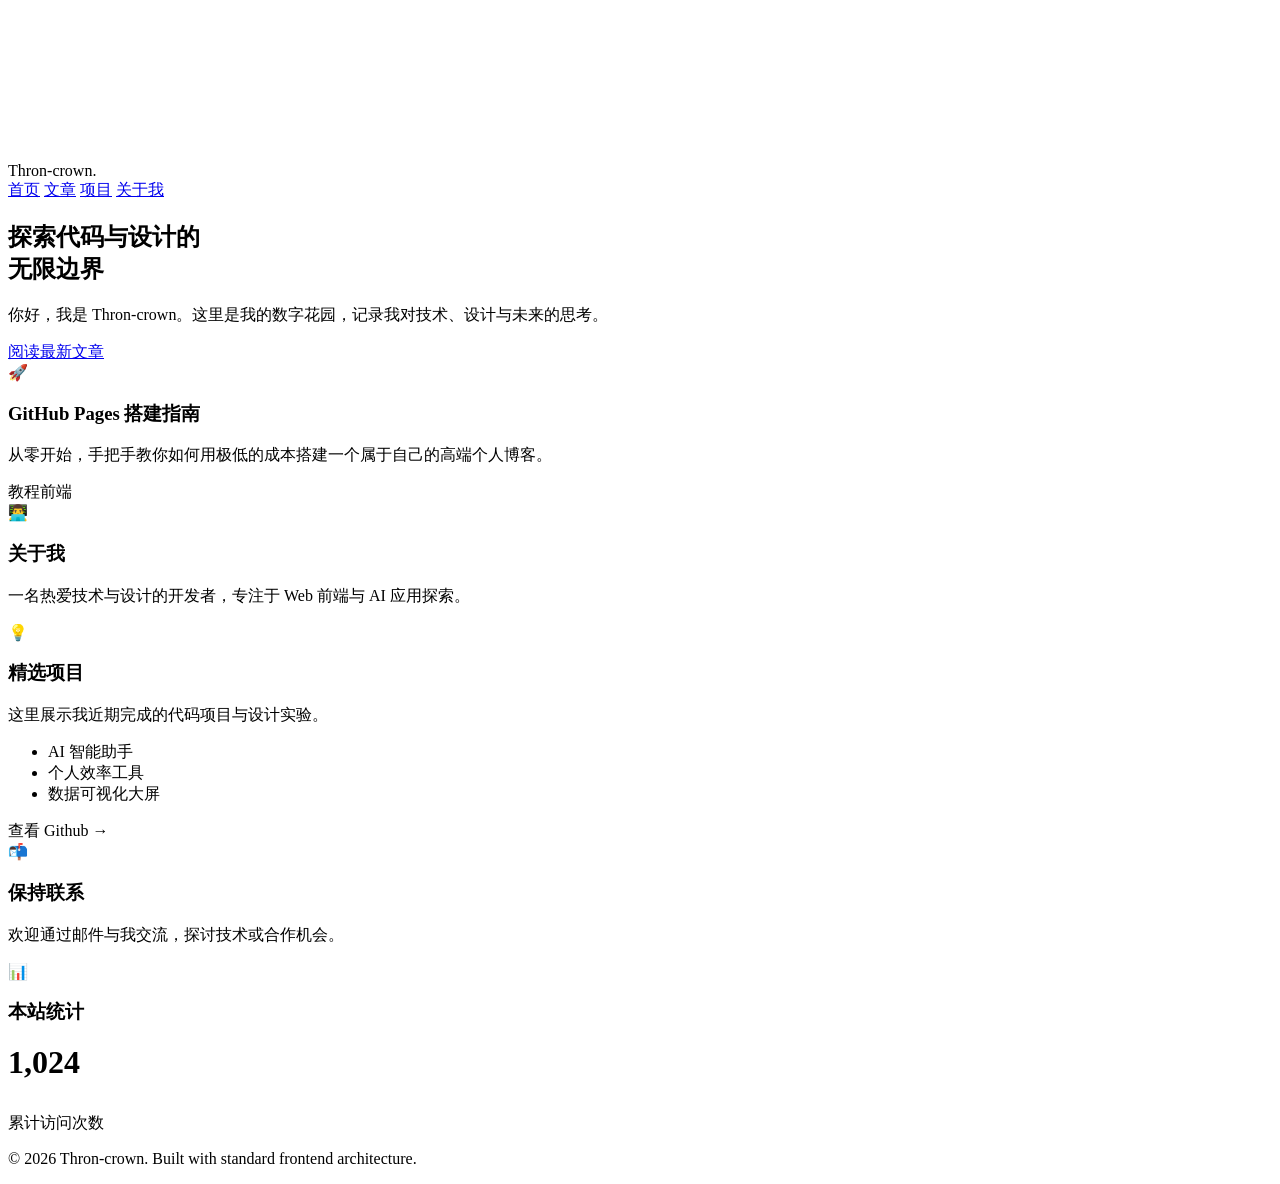
==== index.html @ 32f0953b "Refactor index.html structure and styles" ====
<!DOCTYPE html>
<html lang="zh-CN">
<head>
    <meta charset="UTF-8">
    <meta name="viewport" content="width=device-width, initial-scale=1.0">
    <title>Thron-crown | 数字花园</title>
    <!-- 引入自定义字体和图标库 -->
    <link rel="preconnect" href="https://fonts.googleapis.com">
    <link rel="preconnect" href="https://fonts.gstatic.com" crossorigin>
    <link href="https://fonts.googleapis.com/css2?family=Inter:wght@400;600;700&display=swap" rel="stylesheet">
    <!-- 引入样式文件 -->
    <link rel="stylesheet" href="style.css">
</head>
<body>
    <!-- 动态粒子背景 -->
    <canvas id="canvas-bg"></canvas>

    <div class="container">
        <!-- 导航 -->
        <nav>
            <div class="logo">Thron-crown.</div>
            <div class="nav-links">
                <a href="#">首页</a>
                <a href="#">文章</a>
                <a href="#">项目</a>
                <a href="#">关于我</a>
            </div>
        </nav>

        <!-- 主视觉区 -->
        <section class="hero">
            <h1>探索代码与设计的<br><span class="gradient-text">无限边界</span></h1>
            <p>你好，我是 Thron-crown。这里是我的数字花园，记录我对技术、设计与未来的思考。</p>
            <a href="#" class="btn">阅读最新文章</a>
        </section>

        <!-- 内容网格 -->
        <section class="bento-grid">
            <div class="card large">
                <div>
                    <span class="card-icon">🚀</span>
                    <h3>GitHub Pages 搭建指南</h3>
                    <p>从零开始，手把手教你如何用极低的成本搭建一个属于自己的高端个人博客。</p>
                </div>
                <div>
                    <span class="tag">教程</span><span class="tag">前端</span>
                </div>
            </div>

            <div class="card">
                <span class="card-icon">👨‍💻</span>
                <h3>关于我</h3>
                <p>一名热爱技术与设计的开发者，专注于 Web 前端与 AI 应用探索。</p>
            </div>

            <div class="card tall">
                <div>
                    <span class="card-icon">💡</span>
                    <h3>精选项目</h3>
                    <p>这里展示我近期完成的代码项目与设计实验。</p>
                    <ul>
                        <li>AI 智能助手</li>
                        <li>个人效率工具</li>
                        <li>数据可视化大屏</li>
                    </ul>
                </div>
                <span class="tag">查看 Github →</span>
            </div>

            <div class="card">
                <span class="card-icon">📬</span>
                <h3>保持联系</h3>
                <p>欢迎通过邮件与我交流，探讨技术或合作机会。</p>
            </div>

            <div class="card">
                <span class="card-icon">📊</span>
                <h3>本站统计</h3>
                <p style="font-size: 2rem; font-weight: bold; margin-top: 10px;">1,024</p>
                <p>累计访问次数</p>
            </div>
        </section>

        <footer>
            <p>© 2026 Thron-crown. Built with standard frontend architecture.</p>
        </footer>
    </div>

    <!-- 引入脚本文件 -->
    <script src="main.js"></script>
</body>
</html>
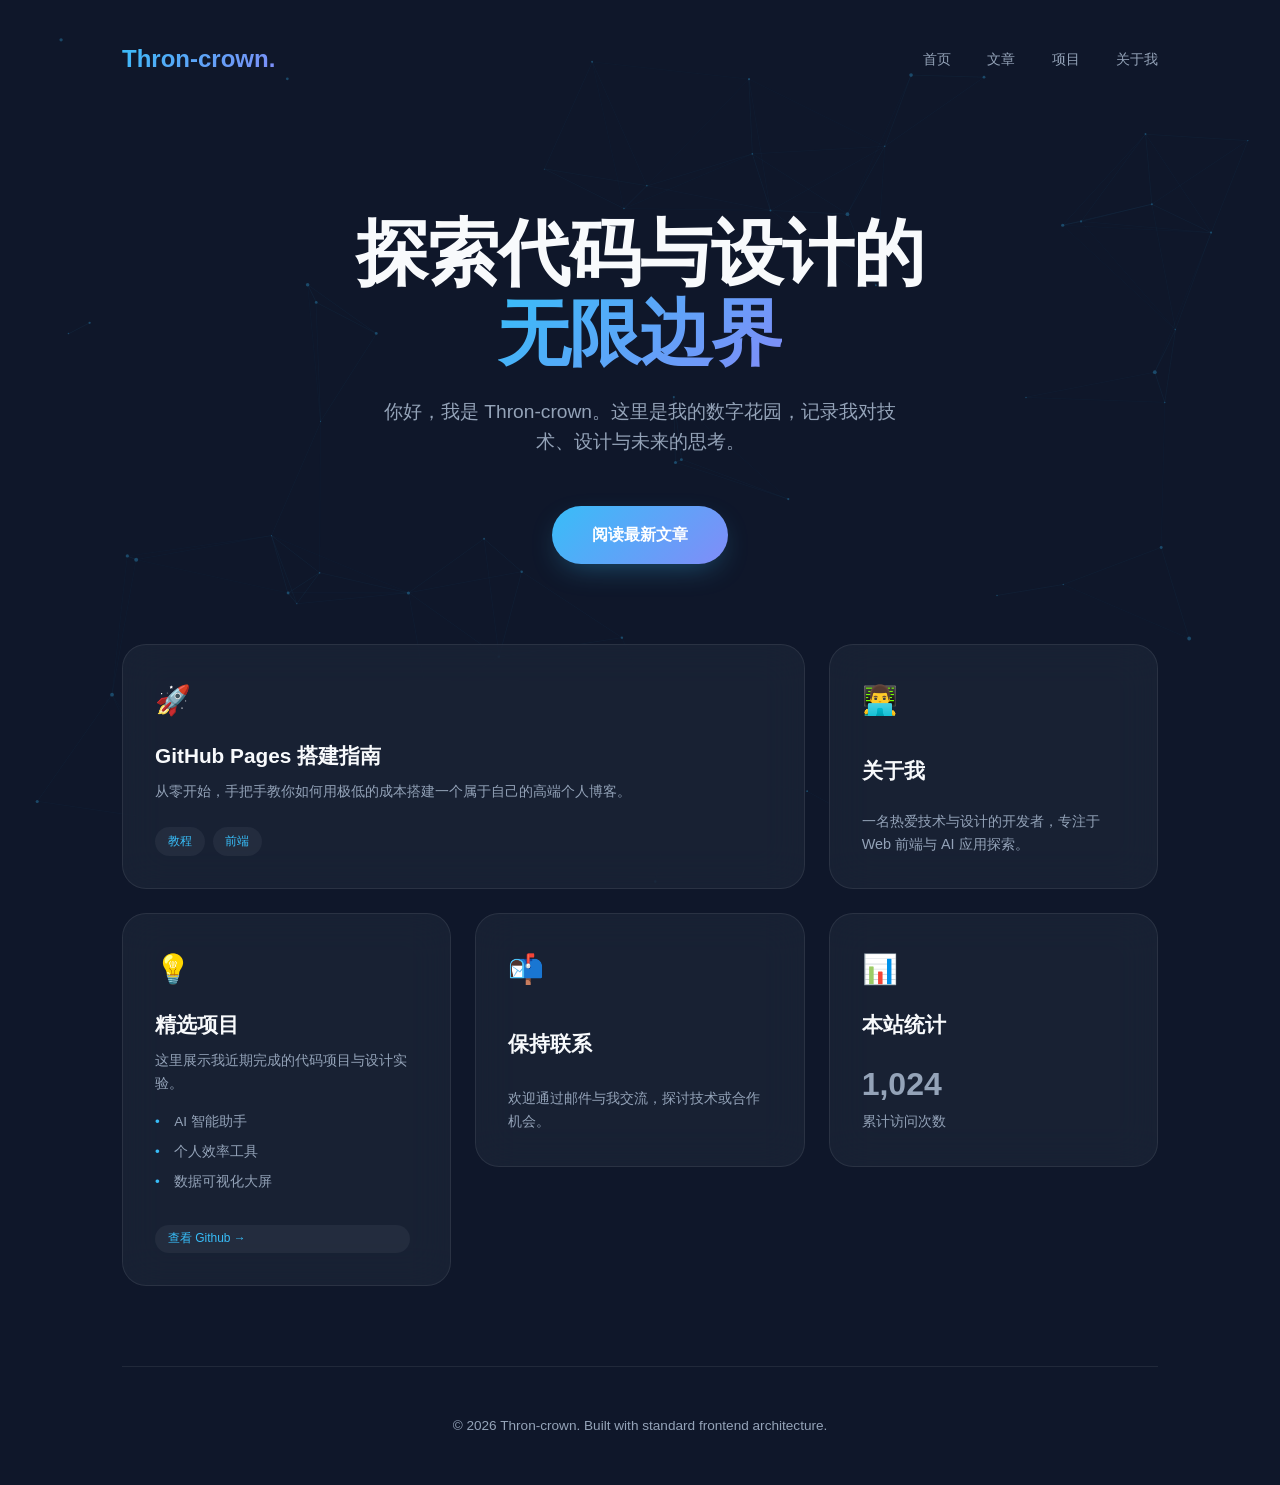
==== commit a7566cb2: "Update navigation links and content in index.html" ====
--- a/index.html
+++ b/index.html
@@ -21,7 +21,7 @@
             <div class="logo">Thron-crown.</div>
             <div class="nav-links">
                 <a href="#">首页</a>
-                <a href="#">文章</a>
+                <a href="https://thron-crown.github.io/blog/" target="_blank" rel="noopener noreferrer">文章</a>
                 <a href="#">项目</a>
                 <a href="#">关于我</a>
             </div>
@@ -31,7 +31,7 @@
         <section class="hero">
             <h1>探索代码与设计的<br><span class="gradient-text">无限边界</span></h1>
             <p>你好，我是 Thron-crown。这里是我的数字花园，记录我对技术、设计与未来的思考。</p>
-            <a href="#" class="btn">阅读最新文章</a>
+            <a href="https://thron-crown.github.io/blog/" class="btn">阅读最新文章</a>
         </section>
 
         <!-- 内容网格 -->
--- a/style.css
+++ b/style.css
@@ -0,0 +1,162 @@
+/* --- 核心变量与重置 --- */
+:root {
+    --bg-color: #0f172a;
+    --card-bg: rgba(30, 41, 59, 0.6);
+    --card-border: rgba(255, 255, 255, 0.08);
+    --text-main: #f8fafc;
+    --text-muted: #94a3b8;
+    --accent: #38bdf8;
+    --accent-glow: rgba(56, 189, 248, 0.4);
+    --gradient: linear-gradient(135deg, #38bdf8 0%, #818cf8 100%);
+    --font-main: 'Inter', -apple-system, BlinkMacSystemFont, sans-serif;
+}
+
+* { margin: 0; padding: 0; box-sizing: border-box; }
+
+body {
+    font-family: var(--font-main);
+    background-color: var(--bg-color);
+    color: var(--text-main);
+    line-height: 1.6;
+    overflow-x: hidden;
+}
+
+/* --- 动态背景画布 --- */
+#canvas-bg {
+    position: fixed;
+    top: 0; left: 0;
+    width: 100%; height: 100%;
+    z-index: -1;
+    opacity: 0.5;
+}
+
+/* --- 全局布局 --- */
+.container {
+    max-width: 1100px;
+    margin: 0 auto;
+    padding: 0 2rem;
+}
+
+/* --- 导航栏 --- */
+nav {
+    display: flex;
+    justify-content: space-between;
+    align-items: center;
+    padding: 2.5rem 0;
+}
+.logo {
+    font-size: 1.5rem;
+    font-weight: 700;
+    background: var(--gradient);
+    -webkit-background-clip: text;
+    -webkit-text-fill-color: transparent;
+}
+.nav-links a {
+    color: var(--text-muted);
+    text-decoration: none;
+    margin-left: 2rem;
+    font-size: 0.9rem;
+    transition: color 0.3s;
+}
+.nav-links a:hover { color: var(--accent); }
+
+/* --- 主视觉区 --- */
+.hero {
+    padding: 6rem 0 5rem;
+    text-align: center;
+}
+.hero h1 {
+    font-size: 4.5rem;
+    font-weight: 800;
+    margin-bottom: 1.5rem;
+    line-height: 1.1;
+    letter-spacing: -1px;
+}
+.gradient-text {
+    background: var(--gradient);
+    -webkit-background-clip: text;
+    -webkit-text-fill-color: transparent;
+}
+.hero p {
+    font-size: 1.2rem;
+    color: var(--text-muted);
+    max-width: 550px;
+    margin: 0 auto 3rem;
+}
+.btn {
+    display: inline-block;
+    padding: 1rem 2.5rem;
+    background: var(--gradient);
+    color: white;
+    text-decoration: none;
+    border-radius: 50px;
+    font-weight: 600;
+    transition: all 0.3s ease;
+    box-shadow: 0 10px 30px -10px var(--accent-glow);
+}
+.btn:hover {
+    transform: translateY(-3px);
+    box-shadow: 0 20px 40px -10px var(--accent-glow);
+}
+
+/* --- Bento Grid 网格布局 --- */
+.bento-grid {
+    display: grid;
+    grid-template-columns: repeat(3, 1fr);
+    gap: 1.5rem;
+    margin-bottom: 5rem;
+}
+.card {
+    background: var(--card-bg);
+    border: 1px solid var(--card-border);
+    border-radius: 24px;
+    padding: 2rem;
+    backdrop-filter: blur(20px);
+    -webkit-backdrop-filter: blur(20px);
+    transition: all 0.4s cubic-bezier(0.175, 0.885, 0.32, 1.275);
+    display: flex;
+    flex-direction: column;
+    justify-content: space-between;
+}
+.card:hover {
+    transform: translateY(-8px);
+    border-color: rgba(56, 189, 248, 0.3);
+    box-shadow: 0 20px 40px -20px rgba(0,0,0,0.5);
+}
+.card.large { grid-column: span 2; }
+.card.tall { grid-row: span 2; }
+
+.card h3 { font-size: 1.3rem; margin-bottom: 0.5rem; }
+.card p { color: var(--text-muted); font-size: 0.9rem; }
+.card ul { list-style: none; margin-top: 1rem; }
+.card ul li { color: var(--text-muted); font-size: 0.85rem; margin-bottom: 0.5rem; position: relative; padding-left: 1.2rem;}
+.card ul li::before { content: "•"; position: absolute; left: 0; color: var(--accent); }
+
+.card-icon { font-size: 1.8rem; margin-bottom: 1rem; display: inline-block; }
+.tag {
+    display: inline-block;
+    padding: 0.3rem 0.8rem;
+    background: rgba(255,255,255,0.05);
+    border-radius: 20px;
+    font-size: 0.75rem;
+    color: var(--accent);
+    margin-right: 0.5rem;
+    margin-top: 1.5rem;
+}
+
+/* --- 页脚 --- */
+footer {
+    text-align: center;
+    padding: 3rem 0;
+    color: var(--text-muted);
+    font-size: 0.85rem;
+    border-top: 1px solid var(--card-border);
+}
+
+/* --- 移动端适配 --- */
+@media (max-width: 900px) {
+    .hero h1 { font-size: 3rem; }
+    .bento-grid { grid-template-columns: 1fr; }
+    .card.large, .card.tall { grid-column: span 1; grid-row: span 1; }
+    .nav-links { display: none; }
+}
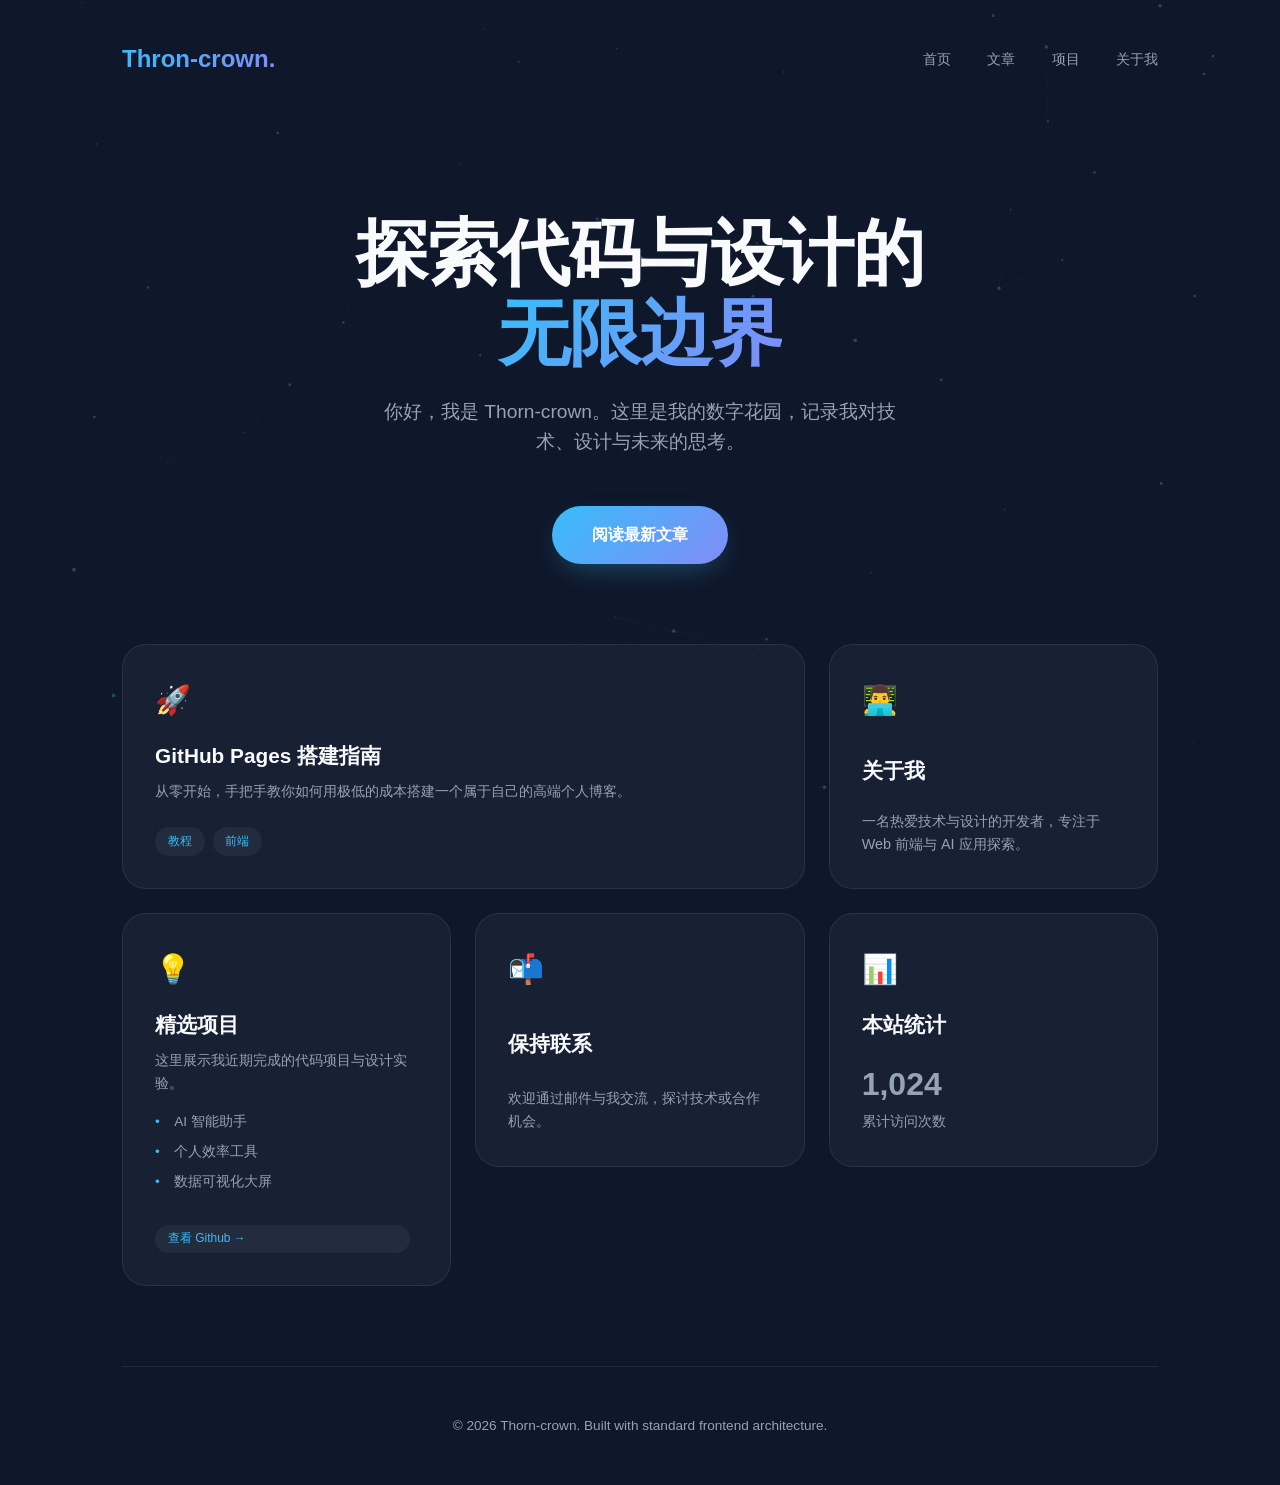
==== commit c08fa30e: "update index.html" ====
--- a/index.html
+++ b/index.html
@@ -21,19 +21,19 @@
             <div class="logo">Thron-crown.</div>
             <div class="nav-links">
                 <a href="#">首页</a>
-                <a href="https://thron-crown.github.io/blog/" target="_blank" rel="noopener noreferrer">文章</a>
+                <a href="https://thorn-crown.github.io/blog/" target="_blank" rel="noopener noreferrer">文章</a>
                 <a href="#">项目</a>
                 <a href="#">关于我</a>
             </div>
         </nav>
-
+    
         <!-- 主视觉区 -->
         <section class="hero">
             <h1>探索代码与设计的<br><span class="gradient-text">无限边界</span></h1>
-            <p>你好，我是 Thron-crown。这里是我的数字花园，记录我对技术、设计与未来的思考。</p>
-            <a href="https://thron-crown.github.io/blog/" class="btn">阅读最新文章</a>
+            <p>你好，我是 Thorn-crown。这里是我的数字花园，记录我对技术、设计与未来的思考。</p>
+            <a href="https://thorn-crown.github.io/blog/" class="btn">阅读最新文章</a>
         </section>
-
+    
         <!-- 内容网格 -->
         <section class="bento-grid">
             <div class="card large">
@@ -46,13 +46,13 @@
                     <span class="tag">教程</span><span class="tag">前端</span>
                 </div>
             </div>
-
+    
             <div class="card">
                 <span class="card-icon">👨‍💻</span>
                 <h3>关于我</h3>
                 <p>一名热爱技术与设计的开发者，专注于 Web 前端与 AI 应用探索。</p>
             </div>
-
+    
             <div class="card tall">
                 <div>
                     <span class="card-icon">💡</span>
@@ -66,13 +66,13 @@
                 </div>
                 <span class="tag">查看 Github →</span>
             </div>
-
+    
             <div class="card">
                 <span class="card-icon">📬</span>
                 <h3>保持联系</h3>
                 <p>欢迎通过邮件与我交流，探讨技术或合作机会。</p>
             </div>
-
+    
             <div class="card">
                 <span class="card-icon">📊</span>
                 <h3>本站统计</h3>
@@ -80,12 +80,12 @@
                 <p>累计访问次数</p>
             </div>
         </section>
-
+    
         <footer>
-            <p>© 2026 Thron-crown. Built with standard frontend architecture.</p>
+            <p>© 2026 Thorn-crown. Built with standard frontend architecture.</p>
         </footer>
     </div>
-
+    
     <!-- 引入脚本文件 -->
     <script src="main.js"></script>
 </body>
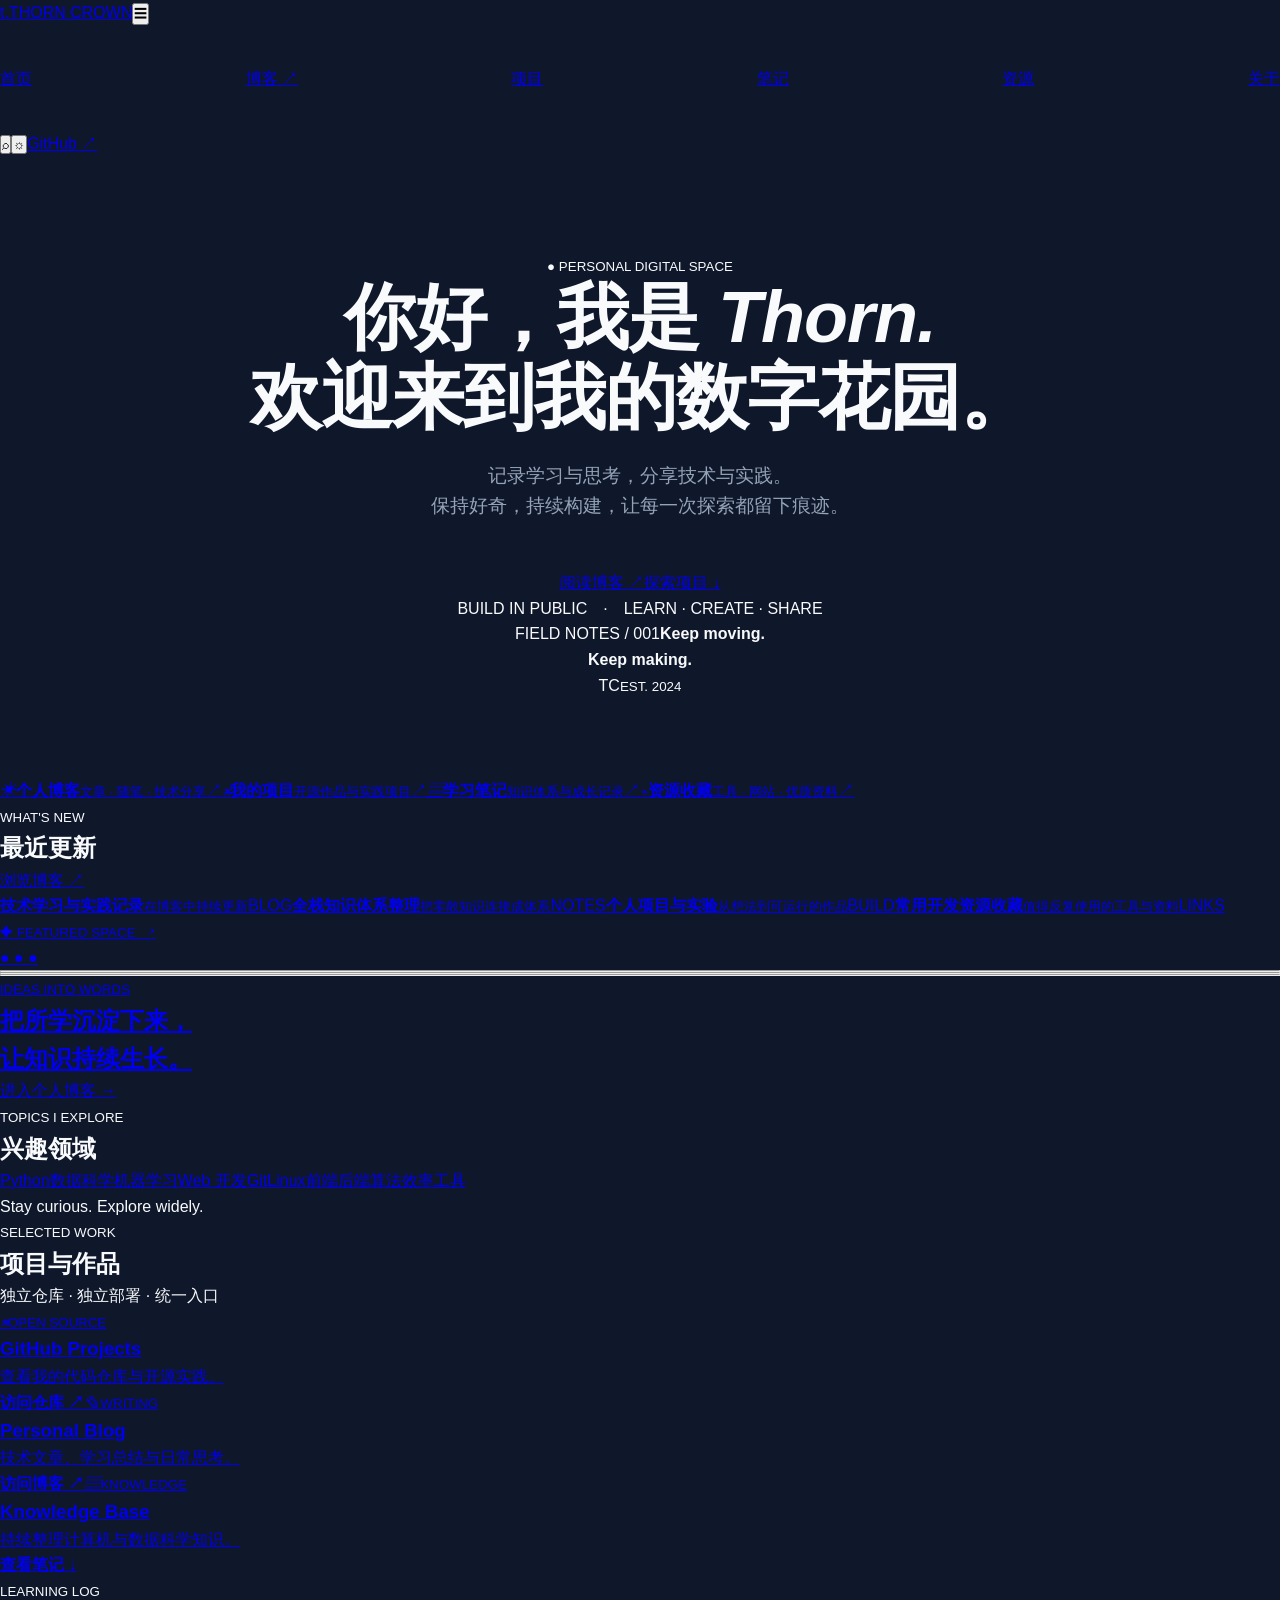
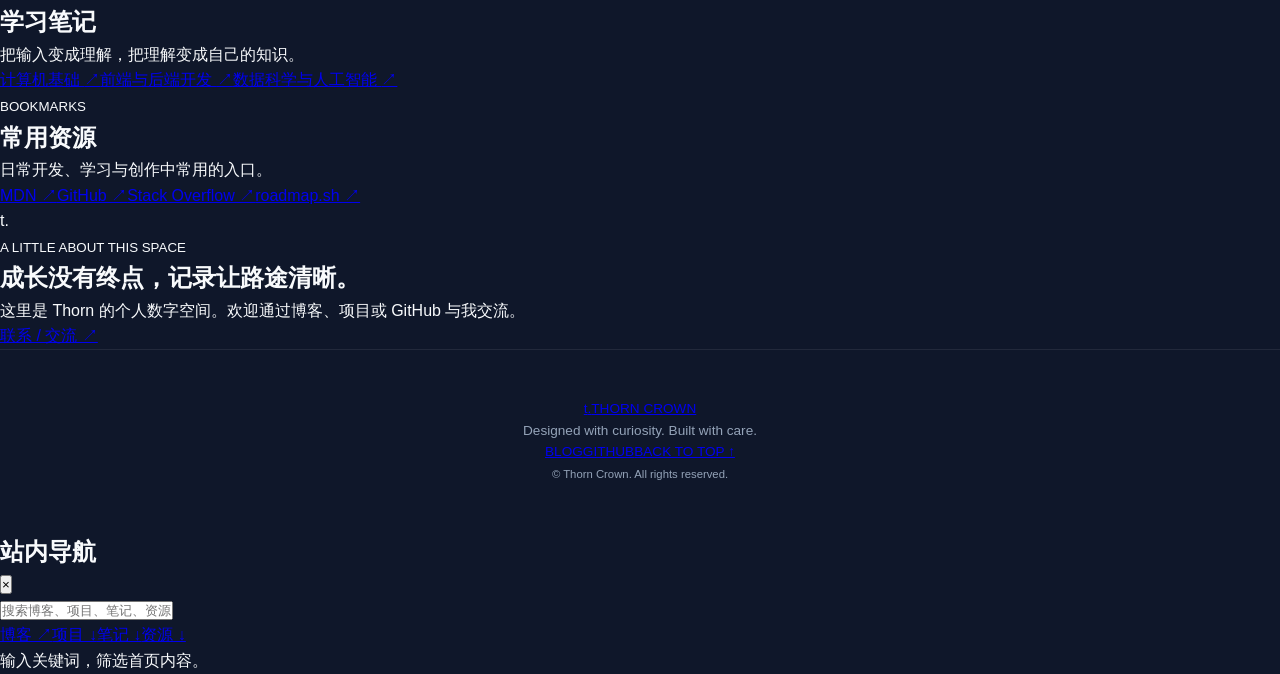
==== commit 4b482d1e: "Redesign personal hub homepage" ====
--- a/index.html
+++ b/index.html
@@ -1,92 +1,12 @@
-<!DOCTYPE html>
-<html lang="zh-CN">
-<head>
-    <meta charset="UTF-8">
-    <meta name="viewport" content="width=device-width, initial-scale=1.0">
-    <title>Thron-crown | 数字花园</title>
-    <!-- 引入自定义字体和图标库 -->
-    <link rel="preconnect" href="https://fonts.googleapis.com">
-    <link rel="preconnect" href="https://fonts.gstatic.com" crossorigin>
-    <link href="https://fonts.googleapis.com/css2?family=Inter:wght@400;600;700&display=swap" rel="stylesheet">
-    <!-- 引入样式文件 -->
-    <link rel="stylesheet" href="style.css">
-</head>
-<body>
-    <!-- 动态粒子背景 -->
-    <canvas id="canvas-bg"></canvas>
-
-    <div class="container">
-        <!-- 导航 -->
-        <nav>
-            <div class="logo">Thron-crown.</div>
-            <div class="nav-links">
-                <a href="#">首页</a>
-                <a href="https://thorn-crown.github.io/blog/" target="_blank" rel="noopener noreferrer">文章</a>
-                <a href="#">项目</a>
-                <a href="#">关于我</a>
-            </div>
-        </nav>
-    
-        <!-- 主视觉区 -->
-        <section class="hero">
-            <h1>探索代码与设计的<br><span class="gradient-text">无限边界</span></h1>
-            <p>你好，我是 Thorn-crown。这里是我的数字花园，记录我对技术、设计与未来的思考。</p>
-            <a href="https://thorn-crown.github.io/blog/" class="btn">阅读最新文章</a>
-        </section>
-    
-        <!-- 内容网格 -->
-        <section class="bento-grid">
-            <div class="card large">
-                <div>
-                    <span class="card-icon">🚀</span>
-                    <h3>GitHub Pages 搭建指南</h3>
-                    <p>从零开始，手把手教你如何用极低的成本搭建一个属于自己的高端个人博客。</p>
-                </div>
-                <div>
-                    <span class="tag">教程</span><span class="tag">前端</span>
-                </div>
-            </div>
-    
-            <div class="card">
-                <span class="card-icon">👨‍💻</span>
-                <h3>关于我</h3>
-                <p>一名热爱技术与设计的开发者，专注于 Web 前端与 AI 应用探索。</p>
-            </div>
-    
-            <div class="card tall">
-                <div>
-                    <span class="card-icon">💡</span>
-                    <h3>精选项目</h3>
-                    <p>这里展示我近期完成的代码项目与设计实验。</p>
-                    <ul>
-                        <li>AI 智能助手</li>
-                        <li>个人效率工具</li>
-                        <li>数据可视化大屏</li>
-                    </ul>
-                </div>
-                <span class="tag">查看 Github →</span>
-            </div>
-    
-            <div class="card">
-                <span class="card-icon">📬</span>
-                <h3>保持联系</h3>
-                <p>欢迎通过邮件与我交流，探讨技术或合作机会。</p>
-            </div>
-    
-            <div class="card">
-                <span class="card-icon">📊</span>
-                <h3>本站统计</h3>
-                <p style="font-size: 2rem; font-weight: bold; margin-top: 10px;">1,024</p>
-                <p>累计访问次数</p>
-            </div>
-        </section>
-    
-        <footer>
-            <p>© 2026 Thorn-crown. Built with standard frontend architecture.</p>
-        </footer>
-    </div>
-    
-    <!-- 引入脚本文件 -->
-    <script src="main.js"></script>
-</body>
-</html>
+<!doctype html><html lang="zh-CN"><head><meta charset="UTF-8"><meta name="viewport" content="width=device-width,initial-scale=1"><meta name="theme-color" content="#f5f7fc"><meta name="description" content="Thorn Crown 的个人数字空间：博客、项目、学习笔记与资源。"><title>Thorn Crown — Personal Space</title><link rel="preconnect" href="https://fonts.googleapis.com"><link rel="preconnect" href="https://fonts.gstatic.com" crossorigin><link href="https://fonts.googleapis.com/css2?family=DM+Sans:wght@400;500;600;700&family=Noto+Sans+SC:wght@400;500;600;700;800&display=swap" rel="stylesheet"><link rel="stylesheet" href="./style.css"></head><body>
+<header class="header"><a class="brand" href="#home"><span class="mark">t<span>.</span></span>THORN CROWN</a><button class="menu" id="menu" aria-label="打开导航">☰</button><nav id="nav"><a class="active" href="#home">首页</a><a href="https://thorn-crown.github.io/blog/">博客 ↗</a><a href="#projects">项目</a><a href="#notes">笔记</a><a href="#resources">资源</a><a href="#about">关于</a></nav><div class="actions"><button id="searchOpen" aria-label="搜索">⌕</button><button id="theme" aria-label="切换主题">☼</button><a class="github" href="https://github.com/thorn-crown" target="_blank" rel="noopener">GitHub ↗</a></div></header>
+<main id="home"><section class="hero"><div class="hero-copy"><small class="eyebrow">● PERSONAL DIGITAL SPACE</small><h1>你好，我是 <em>Thorn.</em><br>欢迎来到我的数字花园。</h1><p>记录学习与思考，分享技术与实践。<br>保持好奇，持续构建，让每一次探索都留下痕迹。</p><div class="buttons"><a class="primary" href="https://thorn-crown.github.io/blog/">阅读博客 ↗</a><a class="secondary" href="#projects">探索项目 ↓</a></div><div class="meta">BUILD IN PUBLIC　·　LEARN · CREATE · SHARE</div></div><div class="landscape"><div class="sun"></div><div class="mount back"></div><div class="mount front"></div><div class="art-note">FIELD NOTES / 001<strong>Keep moving.<br>Keep making.</strong></div><div class="seal">TC<small>EST. 2024</small></div></div></section>
+<section class="quick"><a class="q blue" href="https://thorn-crown.github.io/blog/"><i>✳</i><span><b>个人博客</b><small>文章 · 随笔 · 技术分享</small></span>↗</a><a class="q green" href="#projects"><i>⌘</i><span><b>我的项目</b><small>开源作品与实践项目</small></span>↗</a><a class="q violet" href="#notes"><i>▤</i><span><b>学习笔记</b><small>知识体系与成长记录</small></span>↗</a><a class="q amber" href="#resources"><i>⌁</i><span><b>资源收藏</b><small>工具 · 网站 · 优质资料</small></span>↗</a></section>
+<section class="grid"><div class="panel"><div class="heading"><div><small>WHAT'S NEW</small><h2>最近更新</h2></div><a href="https://thorn-crown.github.io/blog/">浏览博客 ↗</a></div><a class="update searchable" href="https://thorn-crown.github.io/blog/"><i class="dot b"></i><span><b>技术学习与实践记录</b><small>在博客中持续更新</small></span><label>BLOG</label></a><a class="update searchable" href="#notes"><i class="dot g"></i><span><b>全栈知识体系整理</b><small>把零散知识连接成体系</small></span><label>NOTES</label></a><a class="update searchable" href="#projects"><i class="dot v"></i><span><b>个人项目与实验</b><small>从想法到可运行的作品</small></span><label>BUILD</label></a><a class="update searchable" href="#resources"><i class="dot a"></i><span><b>常用开发资源收藏</b><small>值得反复使用的工具与资料</small></span><label>LINKS</label></a></div>
+<a class="feature" href="https://thorn-crown.github.io/blog/"><small>✦ FEATURED SPACE　↗</small><div class="window-art">● ● ●<hr><hr><hr></div><div class="feature-copy"><small>IDEAS INTO WORDS</small><h2>把所学沉淀下来，<br>让知识持续生长。</h2><span>进入个人博客 →</span></div></a>
+<div class="panel tags"><small>TOPICS I EXPLORE</small><h2>兴趣领域</h2><div class="tag-cloud"><a href="#notes">Python</a><a href="#notes">数据科学</a><a href="#notes">机器学习</a><a href="#projects">Web 开发</a><a href="#notes">Git</a><a href="#notes">Linux</a><a href="#projects">前端</a><a href="#projects">后端</a><a href="#notes">算法</a><a href="#resources">效率工具</a></div><p>Stay curious. Explore widely.</p></div></section>
+<section class="lower" id="projects"><div class="heading"><div><small>SELECTED WORK</small><h2>项目与作品</h2></div><span>独立仓库 · 独立部署 · 统一入口</span></div><div class="cards"><a class="mini searchable" href="https://github.com/thorn-crown" target="_blank" rel="noopener"><i>⌘</i><small>OPEN SOURCE</small><h3>GitHub Projects</h3><p>查看我的代码仓库与开源实践。</p><b>访问仓库 ↗</b></a><a class="mini searchable" href="https://thorn-crown.github.io/blog/"><i>✎</i><small>WRITING</small><h3>Personal Blog</h3><p>技术文章、学习总结与日常思考。</p><b>访问博客 ↗</b></a><a class="mini searchable" href="#notes"><i>▤</i><small>KNOWLEDGE</small><h3>Knowledge Base</h3><p>持续整理计算机与数据科学知识。</p><b>查看笔记 ↓</b></a></div></section>
+<section class="split"><div class="panel" id="notes"><small>LEARNING LOG</small><h2>学习笔记</h2><p>把输入变成理解，把理解变成自己的知识。</p><div class="links"><a href="#notes">计算机基础 <span>↗</span></a><a href="#notes">前端与后端开发 <span>↗</span></a><a href="#notes">数据科学与人工智能 <span>↗</span></a></div></div><div class="panel" id="resources"><small>BOOKMARKS</small><h2>常用资源</h2><p>日常开发、学习与创作中常用的入口。</p><div class="pills"><a href="https://developer.mozilla.org/">MDN ↗</a><a href="https://github.com/">GitHub ↗</a><a href="https://stackoverflow.com/">Stack Overflow ↗</a><a href="https://roadmap.sh/">roadmap.sh ↗</a></div></div></section>
+<section class="about" id="about"><div class="about-mark">t.</div><div><small>A LITTLE ABOUT THIS SPACE</small><h2>成长没有终点，记录让路途清晰。</h2><p>这里是 Thorn 的个人数字空间。欢迎通过博客、项目或 GitHub 与我交流。</p></div><a href="https://github.com/thorn-crown" target="_blank" rel="noopener">联系 / 交流 ↗</a></section></main>
+<footer><a class="brand" href="#home"><span class="mark">t<span>.</span></span>THORN CROWN</a><p>Designed with curiosity. Built with care.</p><div><a href="https://thorn-crown.github.io/blog/">BLOG</a><a href="https://github.com/thorn-crown">GITHUB</a><a href="#home">BACK TO TOP ↑</a></div><small>© <span id="year"></span> Thorn Crown. All rights reserved.</small></footer>
+<div class="overlay" id="overlay"><div class="dialog"><div class="heading"><h2>站内导航</h2><button id="close">×</button></div><input id="search" placeholder="搜索博客、项目、笔记、资源…"><div class="hints"><a href="https://thorn-crown.github.io/blog/">博客 ↗</a><a href="#projects">项目 ↓</a><a href="#notes">笔记 ↓</a><a href="#resources">资源 ↓</a></div><p id="status">输入关键词，筛选首页内容。</p></div></div><script src="./main.js"></script></body></html>
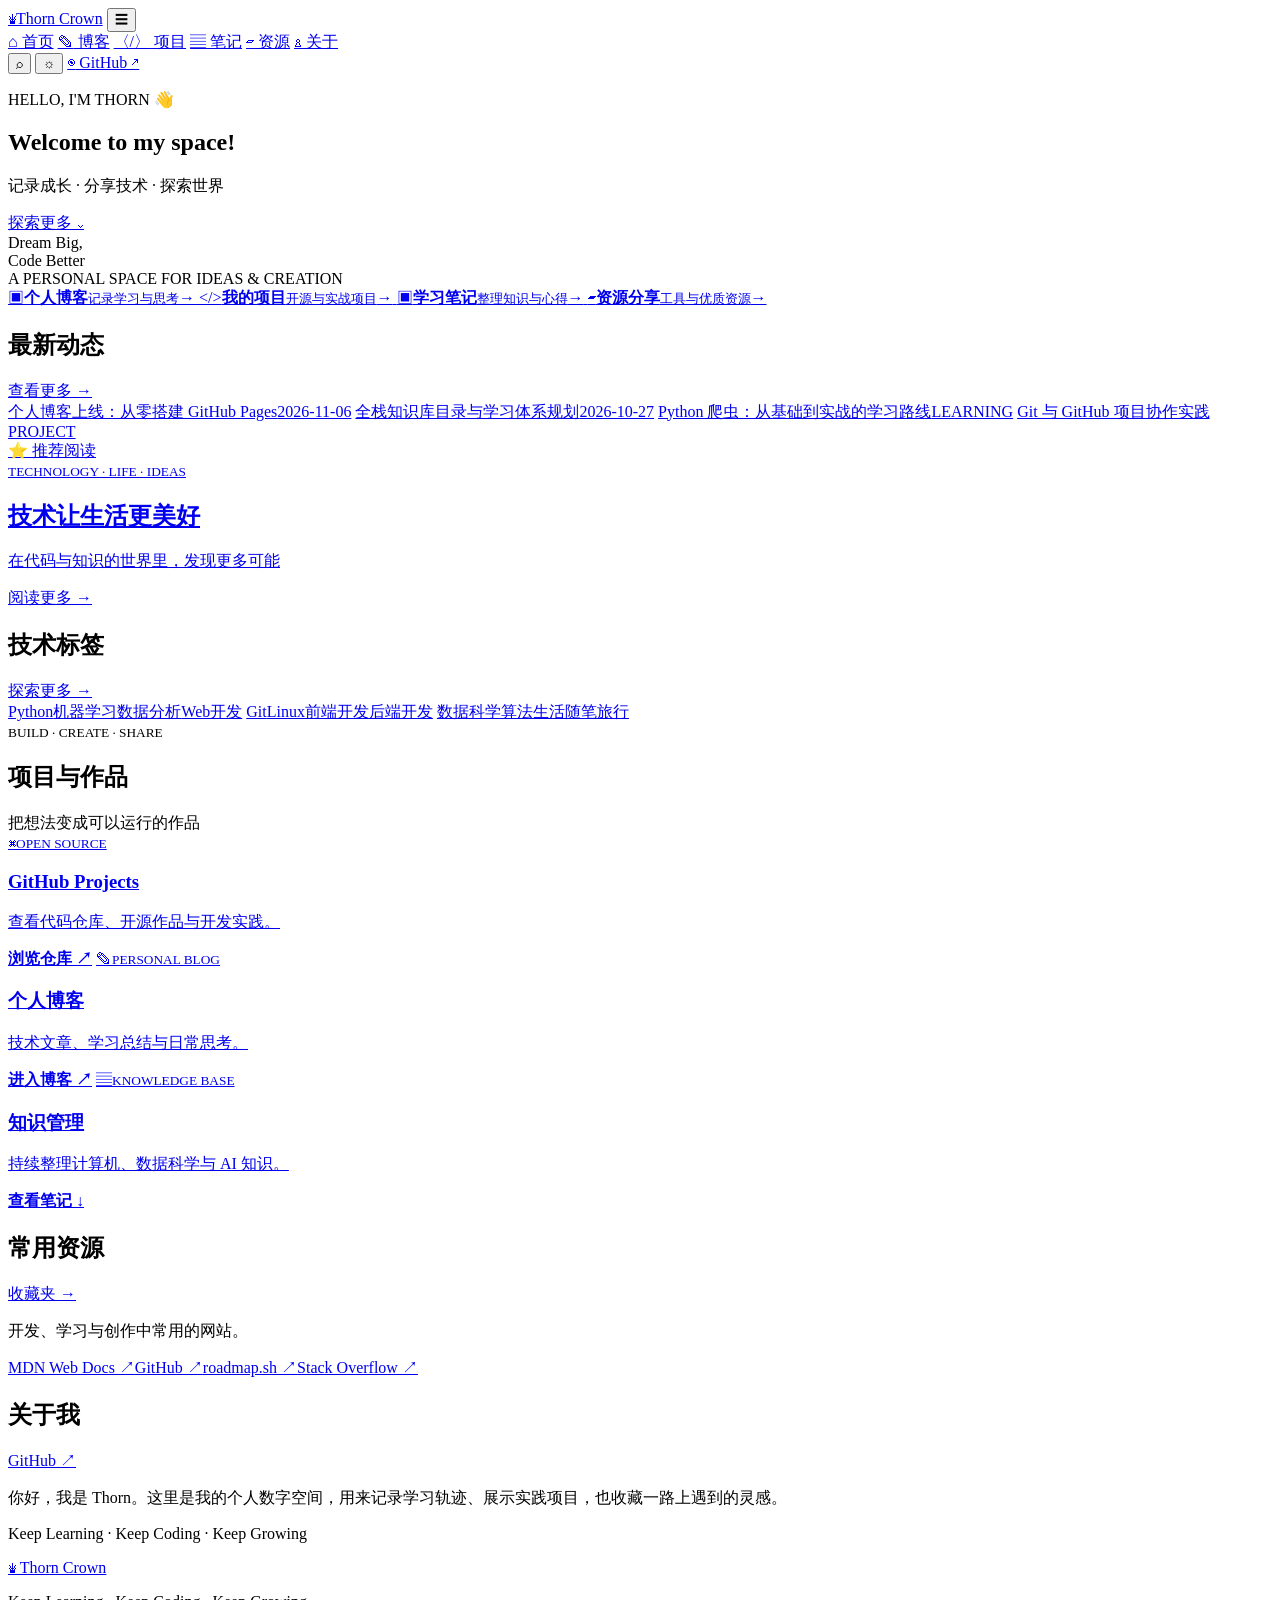
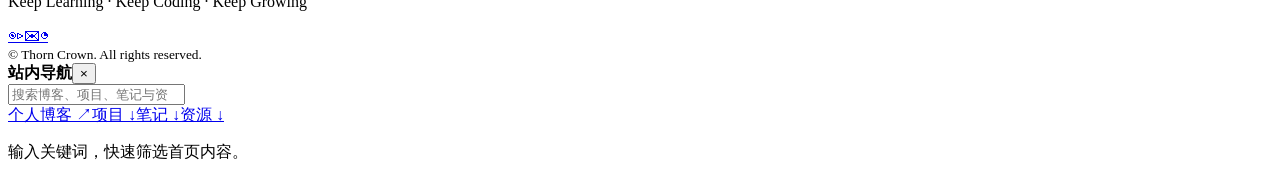
==== commit 1792e384: "Redesign homepage to match personal space reference" ====
--- a/index.html
+++ b/index.html
@@ -1,12 +1,113 @@
-<!doctype html><html lang="zh-CN"><head><meta charset="UTF-8"><meta name="viewport" content="width=device-width,initial-scale=1"><meta name="theme-color" content="#f5f7fc"><meta name="description" content="Thorn Crown 的个人数字空间：博客、项目、学习笔记与资源。"><title>Thorn Crown — Personal Space</title><link rel="preconnect" href="https://fonts.googleapis.com"><link rel="preconnect" href="https://fonts.gstatic.com" crossorigin><link href="https://fonts.googleapis.com/css2?family=DM+Sans:wght@400;500;600;700&family=Noto+Sans+SC:wght@400;500;600;700;800&display=swap" rel="stylesheet"><link rel="stylesheet" href="./style.css"></head><body>
-<header class="header"><a class="brand" href="#home"><span class="mark">t<span>.</span></span>THORN CROWN</a><button class="menu" id="menu" aria-label="打开导航">☰</button><nav id="nav"><a class="active" href="#home">首页</a><a href="https://thorn-crown.github.io/blog/">博客 ↗</a><a href="#projects">项目</a><a href="#notes">笔记</a><a href="#resources">资源</a><a href="#about">关于</a></nav><div class="actions"><button id="searchOpen" aria-label="搜索">⌕</button><button id="theme" aria-label="切换主题">☼</button><a class="github" href="https://github.com/thorn-crown" target="_blank" rel="noopener">GitHub ↗</a></div></header>
-<main id="home"><section class="hero"><div class="hero-copy"><small class="eyebrow">● PERSONAL DIGITAL SPACE</small><h1>你好，我是 <em>Thorn.</em><br>欢迎来到我的数字花园。</h1><p>记录学习与思考，分享技术与实践。<br>保持好奇，持续构建，让每一次探索都留下痕迹。</p><div class="buttons"><a class="primary" href="https://thorn-crown.github.io/blog/">阅读博客 ↗</a><a class="secondary" href="#projects">探索项目 ↓</a></div><div class="meta">BUILD IN PUBLIC　·　LEARN · CREATE · SHARE</div></div><div class="landscape"><div class="sun"></div><div class="mount back"></div><div class="mount front"></div><div class="art-note">FIELD NOTES / 001<strong>Keep moving.<br>Keep making.</strong></div><div class="seal">TC<small>EST. 2024</small></div></div></section>
-<section class="quick"><a class="q blue" href="https://thorn-crown.github.io/blog/"><i>✳</i><span><b>个人博客</b><small>文章 · 随笔 · 技术分享</small></span>↗</a><a class="q green" href="#projects"><i>⌘</i><span><b>我的项目</b><small>开源作品与实践项目</small></span>↗</a><a class="q violet" href="#notes"><i>▤</i><span><b>学习笔记</b><small>知识体系与成长记录</small></span>↗</a><a class="q amber" href="#resources"><i>⌁</i><span><b>资源收藏</b><small>工具 · 网站 · 优质资料</small></span>↗</a></section>
-<section class="grid"><div class="panel"><div class="heading"><div><small>WHAT'S NEW</small><h2>最近更新</h2></div><a href="https://thorn-crown.github.io/blog/">浏览博客 ↗</a></div><a class="update searchable" href="https://thorn-crown.github.io/blog/"><i class="dot b"></i><span><b>技术学习与实践记录</b><small>在博客中持续更新</small></span><label>BLOG</label></a><a class="update searchable" href="#notes"><i class="dot g"></i><span><b>全栈知识体系整理</b><small>把零散知识连接成体系</small></span><label>NOTES</label></a><a class="update searchable" href="#projects"><i class="dot v"></i><span><b>个人项目与实验</b><small>从想法到可运行的作品</small></span><label>BUILD</label></a><a class="update searchable" href="#resources"><i class="dot a"></i><span><b>常用开发资源收藏</b><small>值得反复使用的工具与资料</small></span><label>LINKS</label></a></div>
-<a class="feature" href="https://thorn-crown.github.io/blog/"><small>✦ FEATURED SPACE　↗</small><div class="window-art">● ● ●<hr><hr><hr></div><div class="feature-copy"><small>IDEAS INTO WORDS</small><h2>把所学沉淀下来，<br>让知识持续生长。</h2><span>进入个人博客 →</span></div></a>
-<div class="panel tags"><small>TOPICS I EXPLORE</small><h2>兴趣领域</h2><div class="tag-cloud"><a href="#notes">Python</a><a href="#notes">数据科学</a><a href="#notes">机器学习</a><a href="#projects">Web 开发</a><a href="#notes">Git</a><a href="#notes">Linux</a><a href="#projects">前端</a><a href="#projects">后端</a><a href="#notes">算法</a><a href="#resources">效率工具</a></div><p>Stay curious. Explore widely.</p></div></section>
-<section class="lower" id="projects"><div class="heading"><div><small>SELECTED WORK</small><h2>项目与作品</h2></div><span>独立仓库 · 独立部署 · 统一入口</span></div><div class="cards"><a class="mini searchable" href="https://github.com/thorn-crown" target="_blank" rel="noopener"><i>⌘</i><small>OPEN SOURCE</small><h3>GitHub Projects</h3><p>查看我的代码仓库与开源实践。</p><b>访问仓库 ↗</b></a><a class="mini searchable" href="https://thorn-crown.github.io/blog/"><i>✎</i><small>WRITING</small><h3>Personal Blog</h3><p>技术文章、学习总结与日常思考。</p><b>访问博客 ↗</b></a><a class="mini searchable" href="#notes"><i>▤</i><small>KNOWLEDGE</small><h3>Knowledge Base</h3><p>持续整理计算机与数据科学知识。</p><b>查看笔记 ↓</b></a></div></section>
-<section class="split"><div class="panel" id="notes"><small>LEARNING LOG</small><h2>学习笔记</h2><p>把输入变成理解，把理解变成自己的知识。</p><div class="links"><a href="#notes">计算机基础 <span>↗</span></a><a href="#notes">前端与后端开发 <span>↗</span></a><a href="#notes">数据科学与人工智能 <span>↗</span></a></div></div><div class="panel" id="resources"><small>BOOKMARKS</small><h2>常用资源</h2><p>日常开发、学习与创作中常用的入口。</p><div class="pills"><a href="https://developer.mozilla.org/">MDN ↗</a><a href="https://github.com/">GitHub ↗</a><a href="https://stackoverflow.com/">Stack Overflow ↗</a><a href="https://roadmap.sh/">roadmap.sh ↗</a></div></div></section>
-<section class="about" id="about"><div class="about-mark">t.</div><div><small>A LITTLE ABOUT THIS SPACE</small><h2>成长没有终点，记录让路途清晰。</h2><p>这里是 Thorn 的个人数字空间。欢迎通过博客、项目或 GitHub 与我交流。</p></div><a href="https://github.com/thorn-crown" target="_blank" rel="noopener">联系 / 交流 ↗</a></section></main>
-<footer><a class="brand" href="#home"><span class="mark">t<span>.</span></span>THORN CROWN</a><p>Designed with curiosity. Built with care.</p><div><a href="https://thorn-crown.github.io/blog/">BLOG</a><a href="https://github.com/thorn-crown">GITHUB</a><a href="#home">BACK TO TOP ↑</a></div><small>© <span id="year"></span> Thorn Crown. All rights reserved.</small></footer>
-<div class="overlay" id="overlay"><div class="dialog"><div class="heading"><h2>站内导航</h2><button id="close">×</button></div><input id="search" placeholder="搜索博客、项目、笔记、资源…"><div class="hints"><a href="https://thorn-crown.github.io/blog/">博客 ↗</a><a href="#projects">项目 ↓</a><a href="#notes">笔记 ↓</a><a href="#resources">资源 ↓</a></div><p id="status">输入关键词，筛选首页内容。</p></div></div><script src="./main.js"></script></body></html>+<!doctype html>
+<html lang="zh-CN">
+<head>
+  <meta charset="UTF-8">
+  <meta name="viewport" content="width=device-width, initial-scale=1">
+  <meta name="theme-color" content="#edf4ff">
+  <meta name="description" content="Thorn Crown 的个人空间：记录成长、分享技术、探索世界。">
+  <title>Thorn Crown — Personal Space</title>
+  <link rel="preconnect" href="https://fonts.googleapis.com">
+  <link rel="preconnect" href="https://fonts.gstatic.com" crossorigin>
+  <link href="https://fonts.googleapis.com/css2?family=DM+Sans:wght@400;500;600;700;800&family=Noto+Sans+SC:wght@400;500;600;700;800&display=swap" rel="stylesheet">
+  <link rel="stylesheet" href="./assets/css/variables.css">
+  <link rel="stylesheet" href="./assets/css/components.css">
+  <link rel="stylesheet" href="./assets/css/style.css">
+</head>
+<body>
+  <header class="site-header">
+    <a class="brand" href="#home" aria-label="Thorn Crown 首页"><span class="brand-crown">♛</span><span>Thorn Crown</span></a>
+    <button class="mobile-menu" id="mobileMenu" aria-label="打开导航" aria-expanded="false">☰</button>
+    <nav class="main-nav" id="mainNav" aria-label="主导航">
+      <a class="nav-link active" href="#home"><span>⌂</span> 首页</a>
+      <a class="nav-link" href="/blog/"><span>✎</span> 博客</a>
+      <a class="nav-link" href="#projects"><span>〈/〉</span> 项目</a>
+      <a class="nav-link" href="#notes"><span>▤</span> 笔记</a>
+      <a class="nav-link" href="#resources"><span>▱</span> 资源</a>
+      <a class="nav-link" href="#about"><span>♙</span> 关于</a>
+    </nav>
+    <div class="header-actions">
+      <button class="icon-button" id="searchOpen" aria-label="搜索">⌕</button>
+      <button class="icon-button" id="themeToggle" aria-label="切换主题">☼</button>
+      <a class="github-button" href="https://github.com/thorn-crown" target="_blank" rel="noopener noreferrer"><span>◉</span> GitHub ↗</a>
+    </div>
+  </header>
+
+  <main id="home">
+    <section class="hero" aria-label="个人介绍">
+      <div class="hero-content">
+        <p class="hero-kicker">HELLO, I'M THORN <span>👋</span></p>
+        <h1>Welcome to my space!</h1>
+        <p class="hero-subtitle">记录成长 · 分享技术 · 探索世界</p>
+        <a class="hero-cta" href="#quick-links">探索更多 <span>⌄</span></a>
+      </div>
+      <div class="hero-motto">Dream Big,<br>Code Better<span class="motto-line"></span></div>
+      <div class="hero-caption">A PERSONAL SPACE FOR IDEAS &amp; CREATION</div>
+    </section>
+
+    <section class="quick-links" id="quick-links" aria-label="快捷入口">
+      <a class="quick-card quick-blue" href="/blog/">
+        <span class="quick-icon">▣</span><span class="quick-copy"><strong>个人博客</strong><small>记录学习与思考</small></span><span class="quick-arrow">→</span><span class="card-mountains"></span>
+      </a>
+      <a class="quick-card quick-green" href="#projects">
+        <span class="quick-icon">&lt;/&gt;</span><span class="quick-copy"><strong>我的项目</strong><small>开源与实战项目</small></span><span class="quick-arrow">→</span><span class="card-mountains"></span>
+      </a>
+      <a class="quick-card quick-purple" href="#notes">
+        <span class="quick-icon">▣</span><span class="quick-copy"><strong>学习笔记</strong><small>整理知识与心得</small></span><span class="quick-arrow">→</span><span class="card-mountains"></span>
+      </a>
+      <a class="quick-card quick-orange" href="#resources">
+        <span class="quick-icon">▰</span><span class="quick-copy"><strong>资源分享</strong><small>工具与优质资源</small></span><span class="quick-arrow">→</span><span class="card-mountains"></span>
+      </a>
+    </section>
+
+    <section class="dashboard">
+      <article class="content-panel updates-panel">
+        <div class="section-heading"><h2><i></i>最新动态</h2><a href="/blog/">查看更多 <span>→</span></a></div>
+        <div class="update-list">
+          <a class="update-item" href="/blog/"><span class="update-dot dot-purple"></span><span class="update-title">个人博客上线：从零搭建 GitHub Pages</span><time datetime="2026-11-06">2026-11-06</time></a>
+          <a class="update-item" href="#notes"><span class="update-dot dot-orange"></span><span class="update-title">全栈知识库目录与学习体系规划</span><time datetime="2026-10-27">2026-10-27</time></a>
+          <a class="update-item" href="#notes"><span class="update-dot dot-cyan"></span><span class="update-title">Python 爬虫：从基础到实战的学习路线</span><span class="update-type">LEARNING</span></a>
+          <a class="update-item" href="#projects"><span class="update-dot dot-blue"></span><span class="update-title">Git 与 GitHub 项目协作实践</span><span class="update-type">PROJECT</span></a>
+        </div>
+      </article>
+
+      <a class="featured-card" href="/blog/">
+        <span class="featured-label">⭐ 推荐阅读</span>
+        <div class="featured-copy"><small>TECHNOLOGY · LIFE · IDEAS</small><h2>技术让生活更美好</h2><p>在代码与知识的世界里，发现更多可能</p><span class="featured-link">阅读更多 →</span></div>
+        <div class="featured-pagination"><i class="selected"></i><i></i><i></i><i></i></div>
+      </a>
+
+      <article class="content-panel tags-panel" id="notes">
+        <div class="section-heading"><h2><i></i>技术标签</h2><a href="#notes">探索更多 <span>→</span></a></div>
+        <div class="tag-cloud">
+          <a href="#notes">Python</a><a href="#notes">机器学习</a><a href="#notes">数据分析</a><a href="#projects">Web开发</a>
+          <a href="#notes">Git</a><a href="#notes">Linux</a><a href="#projects">前端开发</a><a href="#projects">后端开发</a>
+          <a href="#notes">数据科学</a><a href="#notes">算法</a><a href="/blog/">生活随笔</a><a href="#resources">旅行</a>
+        </div>
+      </article>
+    </section>
+
+    <section class="more-section" id="projects">
+      <div class="section-title"><div><small>BUILD · CREATE · SHARE</small><h2>项目与作品</h2></div><span>把想法变成可以运行的作品</span></div>
+      <div class="project-grid">
+        <a class="project-card" href="https://github.com/thorn-crown" target="_blank" rel="noopener noreferrer"><span class="project-symbol symbol-blue">⌘</span><small>OPEN SOURCE</small><h3>GitHub Projects</h3><p>查看代码仓库、开源作品与开发实践。</p><b>浏览仓库 ↗</b></a>
+        <a class="project-card" href="/blog/"><span class="project-symbol symbol-green">✎</span><small>PERSONAL BLOG</small><h3>个人博客</h3><p>技术文章、学习总结与日常思考。</p><b>进入博客 ↗</b></a>
+        <a class="project-card" href="#notes"><span class="project-symbol symbol-purple">▤</span><small>KNOWLEDGE BASE</small><h3>知识管理</h3><p>持续整理计算机、数据科学与 AI 知识。</p><b>查看笔记 ↓</b></a>
+      </div>
+    </section>
+
+    <section class="bottom-grid">
+      <article class="content-panel" id="resources"><div class="section-heading"><h2><i></i>常用资源</h2><a href="#resources">收藏夹 <span>→</span></a></div><p class="panel-description">开发、学习与创作中常用的网站。</p><div class="resource-links"><a href="https://developer.mozilla.org/" target="_blank" rel="noopener noreferrer">MDN Web Docs ↗</a><a href="https://github.com/" target="_blank" rel="noopener noreferrer">GitHub ↗</a><a href="https://roadmap.sh/" target="_blank" rel="noopener noreferrer">roadmap.sh ↗</a><a href="https://stackoverflow.com/" target="_blank" rel="noopener noreferrer">Stack Overflow ↗</a></div></article>
+      <article class="content-panel" id="about"><div class="section-heading"><h2><i></i>关于我</h2><a href="https://github.com/thorn-crown" target="_blank" rel="noopener noreferrer">GitHub <span>↗</span></a></div><p class="about-text">你好，我是 Thorn。这里是我的个人数字空间，用来记录学习轨迹、展示实践项目，也收藏一路上遇到的灵感。</p><p class="about-signature">Keep Learning · Keep Coding · Keep Growing</p></article>
+    </section>
+  </main>
+
+  <footer class="site-footer">
+    <a class="footer-brand" href="#home"><span>♛</span> Thorn Crown</a><span class="footer-divider"></span><p>Keep Learning · Keep Coding · Keep Growing</p>
+    <div class="footer-social"><a href="https://github.com/thorn-crown" aria-label="GitHub" target="_blank" rel="noopener noreferrer">◉</a><a href="/blog/" aria-label="Blog">▷</a><a href="mailto:hello@thorncrown.dev" aria-label="Email">✉</a><a href="/blog/" aria-label="RSS">◔</a></div>
+    <small>© <span id="currentYear"></span> Thorn Crown. All rights reserved.</small>
+  </footer>
+
+  <div class="search-overlay" id="searchOverlay" aria-hidden="true"><div class="search-dialog" role="dialog" aria-modal="true" aria-label="站内搜索"><div class="search-title"><strong>站内导航</strong><button id="searchClose" aria-label="关闭">×</button></div><input id="siteSearch" type="search" placeholder="搜索博客、项目、笔记与资源…"><div class="search-shortcuts"><a href="/blog/">个人博客 ↗</a><a href="#projects">项目 ↓</a><a href="#notes">笔记 ↓</a><a href="#resources">资源 ↓</a></div><p id="searchStatus">输入关键词，快速筛选首页内容。</p></div></div>
+  <script src="./assets/js/main.js" defer></script>
+</body>
+</html>
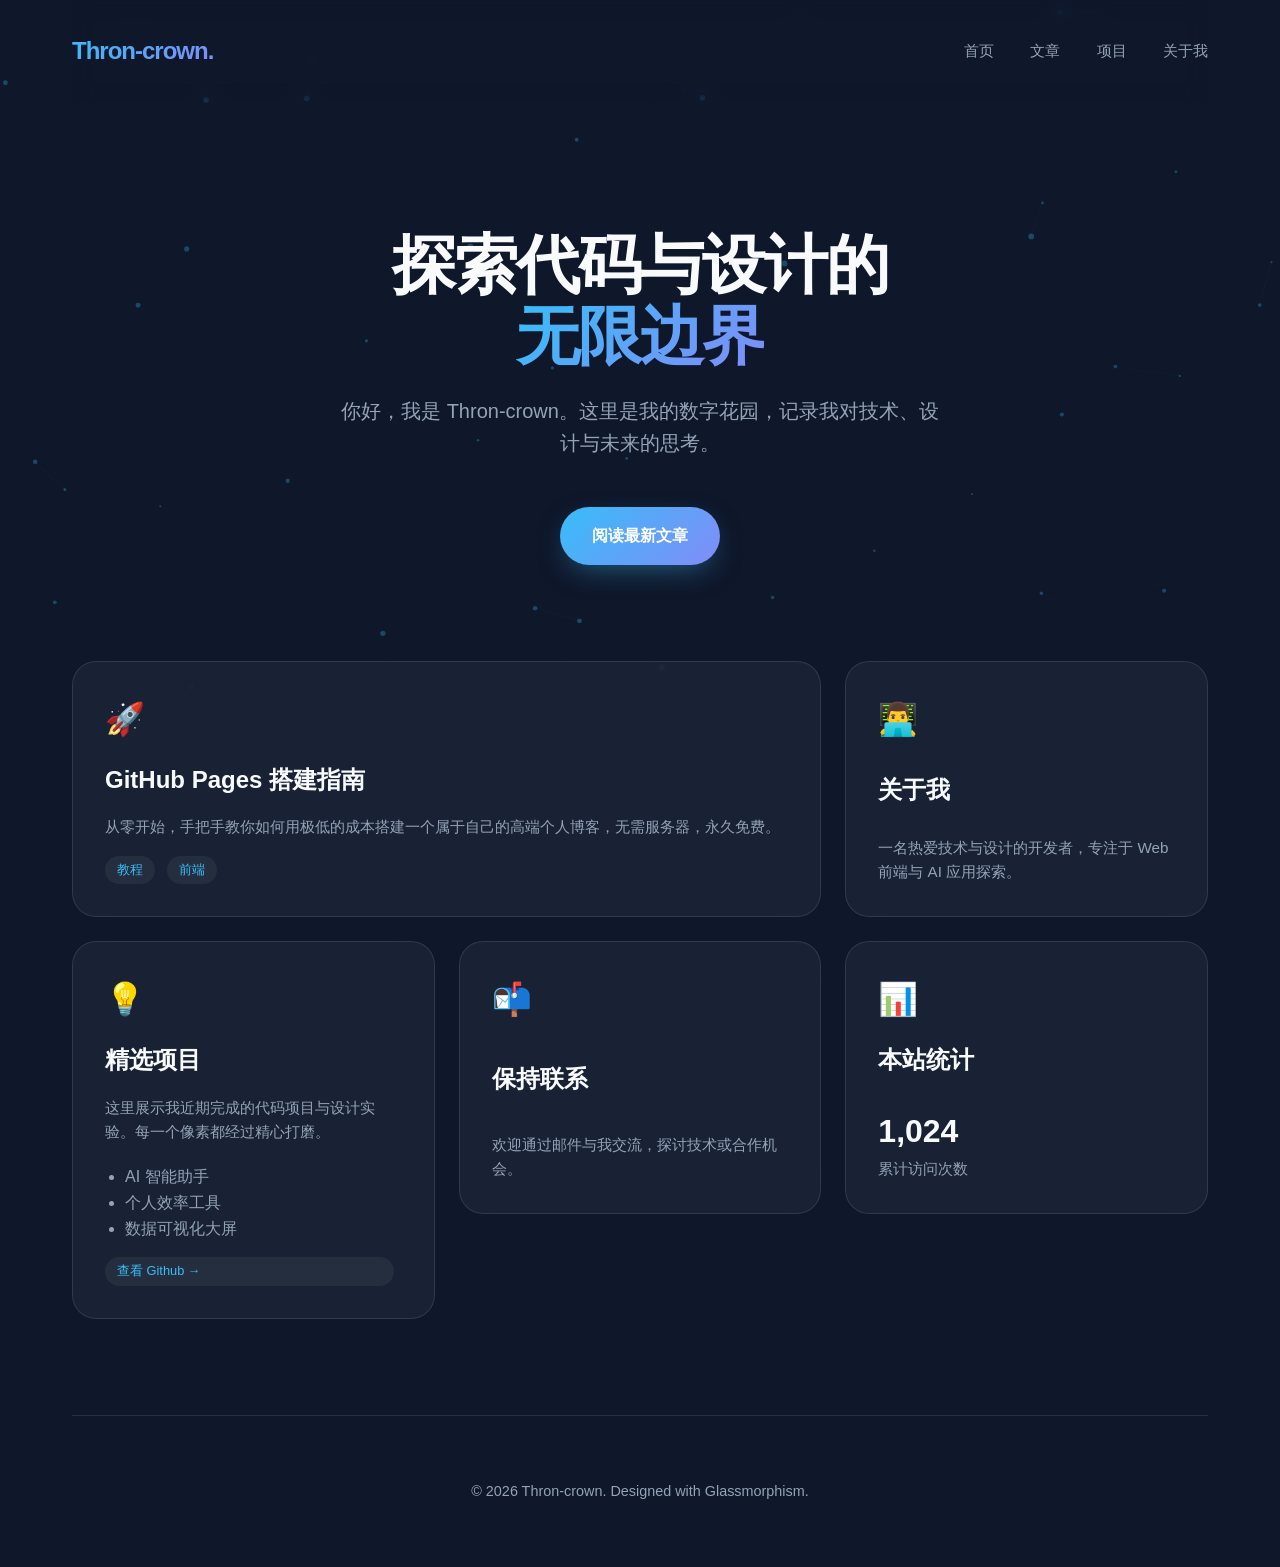
==== commit 71466c34: "Add files via upload" ====
--- a/index.html
+++ b/index.html
@@ -1,113 +1,323 @@
-<!doctype html>
-<html lang="zh-CN">
-<head>
-  <meta charset="UTF-8">
-  <meta name="viewport" content="width=device-width, initial-scale=1">
-  <meta name="theme-color" content="#edf4ff">
-  <meta name="description" content="Thorn Crown 的个人空间：记录成长、分享技术、探索世界。">
-  <title>Thorn Crown — Personal Space</title>
-  <link rel="preconnect" href="https://fonts.googleapis.com">
-  <link rel="preconnect" href="https://fonts.gstatic.com" crossorigin>
-  <link href="https://fonts.googleapis.com/css2?family=DM+Sans:wght@400;500;600;700;800&family=Noto+Sans+SC:wght@400;500;600;700;800&display=swap" rel="stylesheet">
-  <link rel="stylesheet" href="./assets/css/variables.css">
-  <link rel="stylesheet" href="./assets/css/components.css">
-  <link rel="stylesheet" href="./assets/css/style.css">
-</head>
-<body>
-  <header class="site-header">
-    <a class="brand" href="#home" aria-label="Thorn Crown 首页"><span class="brand-crown">♛</span><span>Thorn Crown</span></a>
-    <button class="mobile-menu" id="mobileMenu" aria-label="打开导航" aria-expanded="false">☰</button>
-    <nav class="main-nav" id="mainNav" aria-label="主导航">
-      <a class="nav-link active" href="#home"><span>⌂</span> 首页</a>
-      <a class="nav-link" href="/blog/"><span>✎</span> 博客</a>
-      <a class="nav-link" href="#projects"><span>〈/〉</span> 项目</a>
-      <a class="nav-link" href="#notes"><span>▤</span> 笔记</a>
-      <a class="nav-link" href="#resources"><span>▱</span> 资源</a>
-      <a class="nav-link" href="#about"><span>♙</span> 关于</a>
-    </nav>
-    <div class="header-actions">
-      <button class="icon-button" id="searchOpen" aria-label="搜索">⌕</button>
-      <button class="icon-button" id="themeToggle" aria-label="切换主题">☼</button>
-      <a class="github-button" href="https://github.com/thorn-crown" target="_blank" rel="noopener noreferrer"><span>◉</span> GitHub ↗</a>
-    </div>
-  </header>
-
-  <main id="home">
-    <section class="hero" aria-label="个人介绍">
-      <div class="hero-content">
-        <p class="hero-kicker">HELLO, I'M THORN <span>👋</span></p>
-        <h1>Welcome to my space!</h1>
-        <p class="hero-subtitle">记录成长 · 分享技术 · 探索世界</p>
-        <a class="hero-cta" href="#quick-links">探索更多 <span>⌄</span></a>
-      </div>
-      <div class="hero-motto">Dream Big,<br>Code Better<span class="motto-line"></span></div>
-      <div class="hero-caption">A PERSONAL SPACE FOR IDEAS &amp; CREATION</div>
-    </section>
-
-    <section class="quick-links" id="quick-links" aria-label="快捷入口">
-      <a class="quick-card quick-blue" href="/blog/">
-        <span class="quick-icon">▣</span><span class="quick-copy"><strong>个人博客</strong><small>记录学习与思考</small></span><span class="quick-arrow">→</span><span class="card-mountains"></span>
-      </a>
-      <a class="quick-card quick-green" href="#projects">
-        <span class="quick-icon">&lt;/&gt;</span><span class="quick-copy"><strong>我的项目</strong><small>开源与实战项目</small></span><span class="quick-arrow">→</span><span class="card-mountains"></span>
-      </a>
-      <a class="quick-card quick-purple" href="#notes">
-        <span class="quick-icon">▣</span><span class="quick-copy"><strong>学习笔记</strong><small>整理知识与心得</small></span><span class="quick-arrow">→</span><span class="card-mountains"></span>
-      </a>
-      <a class="quick-card quick-orange" href="#resources">
-        <span class="quick-icon">▰</span><span class="quick-copy"><strong>资源分享</strong><small>工具与优质资源</small></span><span class="quick-arrow">→</span><span class="card-mountains"></span>
-      </a>
-    </section>
-
-    <section class="dashboard">
-      <article class="content-panel updates-panel">
-        <div class="section-heading"><h2><i></i>最新动态</h2><a href="/blog/">查看更多 <span>→</span></a></div>
-        <div class="update-list">
-          <a class="update-item" href="/blog/"><span class="update-dot dot-purple"></span><span class="update-title">个人博客上线：从零搭建 GitHub Pages</span><time datetime="2026-11-06">2026-11-06</time></a>
-          <a class="update-item" href="#notes"><span class="update-dot dot-orange"></span><span class="update-title">全栈知识库目录与学习体系规划</span><time datetime="2026-10-27">2026-10-27</time></a>
-          <a class="update-item" href="#notes"><span class="update-dot dot-cyan"></span><span class="update-title">Python 爬虫：从基础到实战的学习路线</span><span class="update-type">LEARNING</span></a>
-          <a class="update-item" href="#projects"><span class="update-dot dot-blue"></span><span class="update-title">Git 与 GitHub 项目协作实践</span><span class="update-type">PROJECT</span></a>
-        </div>
-      </article>
-
-      <a class="featured-card" href="/blog/">
-        <span class="featured-label">⭐ 推荐阅读</span>
-        <div class="featured-copy"><small>TECHNOLOGY · LIFE · IDEAS</small><h2>技术让生活更美好</h2><p>在代码与知识的世界里，发现更多可能</p><span class="featured-link">阅读更多 →</span></div>
-        <div class="featured-pagination"><i class="selected"></i><i></i><i></i><i></i></div>
-      </a>
-
-      <article class="content-panel tags-panel" id="notes">
-        <div class="section-heading"><h2><i></i>技术标签</h2><a href="#notes">探索更多 <span>→</span></a></div>
-        <div class="tag-cloud">
-          <a href="#notes">Python</a><a href="#notes">机器学习</a><a href="#notes">数据分析</a><a href="#projects">Web开发</a>
-          <a href="#notes">Git</a><a href="#notes">Linux</a><a href="#projects">前端开发</a><a href="#projects">后端开发</a>
-          <a href="#notes">数据科学</a><a href="#notes">算法</a><a href="/blog/">生活随笔</a><a href="#resources">旅行</a>
-        </div>
-      </article>
-    </section>
-
-    <section class="more-section" id="projects">
-      <div class="section-title"><div><small>BUILD · CREATE · SHARE</small><h2>项目与作品</h2></div><span>把想法变成可以运行的作品</span></div>
-      <div class="project-grid">
-        <a class="project-card" href="https://github.com/thorn-crown" target="_blank" rel="noopener noreferrer"><span class="project-symbol symbol-blue">⌘</span><small>OPEN SOURCE</small><h3>GitHub Projects</h3><p>查看代码仓库、开源作品与开发实践。</p><b>浏览仓库 ↗</b></a>
-        <a class="project-card" href="/blog/"><span class="project-symbol symbol-green">✎</span><small>PERSONAL BLOG</small><h3>个人博客</h3><p>技术文章、学习总结与日常思考。</p><b>进入博客 ↗</b></a>
-        <a class="project-card" href="#notes"><span class="project-symbol symbol-purple">▤</span><small>KNOWLEDGE BASE</small><h3>知识管理</h3><p>持续整理计算机、数据科学与 AI 知识。</p><b>查看笔记 ↓</b></a>
-      </div>
-    </section>
-
-    <section class="bottom-grid">
-      <article class="content-panel" id="resources"><div class="section-heading"><h2><i></i>常用资源</h2><a href="#resources">收藏夹 <span>→</span></a></div><p class="panel-description">开发、学习与创作中常用的网站。</p><div class="resource-links"><a href="https://developer.mozilla.org/" target="_blank" rel="noopener noreferrer">MDN Web Docs ↗</a><a href="https://github.com/" target="_blank" rel="noopener noreferrer">GitHub ↗</a><a href="https://roadmap.sh/" target="_blank" rel="noopener noreferrer">roadmap.sh ↗</a><a href="https://stackoverflow.com/" target="_blank" rel="noopener noreferrer">Stack Overflow ↗</a></div></article>
-      <article class="content-panel" id="about"><div class="section-heading"><h2><i></i>关于我</h2><a href="https://github.com/thorn-crown" target="_blank" rel="noopener noreferrer">GitHub <span>↗</span></a></div><p class="about-text">你好，我是 Thorn。这里是我的个人数字空间，用来记录学习轨迹、展示实践项目，也收藏一路上遇到的灵感。</p><p class="about-signature">Keep Learning · Keep Coding · Keep Growing</p></article>
-    </section>
-  </main>
-
-  <footer class="site-footer">
-    <a class="footer-brand" href="#home"><span>♛</span> Thorn Crown</a><span class="footer-divider"></span><p>Keep Learning · Keep Coding · Keep Growing</p>
-    <div class="footer-social"><a href="https://github.com/thorn-crown" aria-label="GitHub" target="_blank" rel="noopener noreferrer">◉</a><a href="/blog/" aria-label="Blog">▷</a><a href="mailto:hello@thorncrown.dev" aria-label="Email">✉</a><a href="/blog/" aria-label="RSS">◔</a></div>
-    <small>© <span id="currentYear"></span> Thorn Crown. All rights reserved.</small>
-  </footer>
-
-  <div class="search-overlay" id="searchOverlay" aria-hidden="true"><div class="search-dialog" role="dialog" aria-modal="true" aria-label="站内搜索"><div class="search-title"><strong>站内导航</strong><button id="searchClose" aria-label="关闭">×</button></div><input id="siteSearch" type="search" placeholder="搜索博客、项目、笔记与资源…"><div class="search-shortcuts"><a href="/blog/">个人博客 ↗</a><a href="#projects">项目 ↓</a><a href="#notes">笔记 ↓</a><a href="#resources">资源 ↓</a></div><p id="searchStatus">输入关键词，快速筛选首页内容。</p></div></div>
-  <script src="./assets/js/main.js" defer></script>
-</body>
+<!DOCTYPE html>
+<html lang="zh-CN">
+<head>
+    <meta charset="UTF-8">
+    <meta name="viewport" content="width=device-width, initial-scale=1.0">
+    <title>Thron-crown | 数字花园</title>
+    <style>
+        /* --- 核心变量与重置 --- */
+        :root {
+            --bg-color: #0f172a;
+            --card-bg: rgba(30, 41, 59, 0.7);
+            --card-border: rgba(255, 255, 255, 0.1);
+            --text-main: #f8fafc;
+            --text-muted: #94a3b8;
+            --accent: #38bdf8;
+            --accent-glow: rgba(56, 189, 248, 0.5);
+            --gradient: linear-gradient(135deg, #38bdf8 0%, #818cf8 100%);
+        }
+
+        * { margin: 0; padding: 0; box-sizing: border-box; }
+        
+        body {
+            font-family: 'Inter', -apple-system, BlinkMacSystemFont, "Segoe UI", Roboto, sans-serif;
+            background-color: var(--bg-color);
+            color: var(--text-main);
+            line-height: 1.6;
+            overflow-x: hidden;
+        }
+
+        /* --- 动态背景 --- */
+        #canvas-bg {
+            position: fixed;
+            top: 0; left: 0;
+            width: 100%; height: 100%;
+            z-index: -1;
+            opacity: 0.6;
+        }
+
+        /* --- 布局容器 --- */
+        .container {
+            max-width: 1200px;
+            margin: 0 auto;
+            padding: 0 2rem;
+        }
+
+        /* --- 导航栏 --- */
+        nav {
+            display: flex;
+            justify-content: space-between;
+            align-items: center;
+            padding: 2rem 0;
+            backdrop-filter: blur(10px);
+            position: sticky;
+            top: 0;
+            z-index: 100;
+        }
+        .logo {
+            font-size: 1.5rem;
+            font-weight: 700;
+            background: var(--gradient);
+            -webkit-background-clip: text;
+            -webkit-text-fill-color: transparent;
+            letter-spacing: -1px;
+        }
+        .nav-links a {
+            color: var(--text-muted);
+            text-decoration: none;
+            margin-left: 2rem;
+            transition: color 0.3s;
+            font-size: 0.95rem;
+        }
+        .nav-links a:hover { color: var(--accent); }
+
+        /* --- Hero 区域 --- */
+        .hero {
+            padding: 8rem 0 6rem;
+            text-align: center;
+        }
+        .hero h1 {
+            font-size: 4rem;
+            font-weight: 800;
+            margin-bottom: 1.5rem;
+            line-height: 1.1;
+            letter-spacing: -2px;
+        }
+        .hero h1 span {
+            background: var(--gradient);
+            -webkit-background-clip: text;
+            -webkit-text-fill-color: transparent;
+        }
+        .hero p {
+            font-size: 1.25rem;
+            color: var(--text-muted);
+            max-width: 600px;
+            margin: 0 auto 3rem;
+        }
+        .btn {
+            display: inline-block;
+            padding: 1rem 2rem;
+            background: var(--gradient);
+            color: white;
+            text-decoration: none;
+            border-radius: 50px;
+            font-weight: 600;
+            transition: transform 0.3s, box-shadow 0.3s;
+            box-shadow: 0 10px 30px -10px var(--accent-glow);
+        }
+        .btn:hover {
+            transform: translateY(-3px);
+            box-shadow: 0 20px 40px -10px var(--accent-glow);
+        }
+
+        /* --- Bento Grid 布局 --- */
+        .bento-grid {
+            display: grid;
+            grid-template-columns: repeat(3, 1fr);
+            gap: 1.5rem;
+            margin-bottom: 6rem;
+        }
+        .card {
+            background: var(--card-bg);
+            border: 1px solid var(--card-border);
+            border-radius: 24px;
+            padding: 2rem;
+            backdrop-filter: blur(20px);
+            transition: all 0.4s cubic-bezier(0.175, 0.885, 0.32, 1.275);
+            display: flex;
+            flex-direction: column;
+            justify-content: space-between;
+        }
+        .card:hover {
+            transform: translateY(-10px);
+            border-color: var(--accent);
+            box-shadow: 0 20px 40px -20px rgba(0,0,0,0.5);
+        }
+        .card.large { grid-column: span 2; }
+        .card.tall { grid-row: span 2; }
+        
+        .card h3 {
+            font-size: 1.5rem;
+            margin-bottom: 1rem;
+            font-weight: 600;
+        }
+        .card p { color: var(--text-muted); font-size: 0.95rem; }
+        .card-icon {
+            font-size: 2rem;
+            margin-bottom: 1rem;
+            display: inline-block;
+        }
+        .tag {
+            display: inline-block;
+            padding: 0.25rem 0.75rem;
+            background: rgba(255,255,255,0.05);
+            border-radius: 20px;
+            font-size: 0.8rem;
+            color: var(--accent);
+            margin-right: 0.5rem;
+            margin-top: 1rem;
+        }
+
+        /* --- 页脚 --- */
+        footer {
+            text-align: center;
+            padding: 4rem 0;
+            color: var(--text-muted);
+            font-size: 0.9rem;
+            border-top: 1px solid var(--card-border);
+        }
+
+        /* --- 响应式 --- */
+        @media (max-width: 768px) {
+            .hero h1 { font-size: 2.5rem; }
+            .bento-grid { grid-template-columns: 1fr; }
+            .card.large, .card.tall { grid-column: span 1; grid-row: span 1; }
+            .nav-links { display: none; } /* 移动端简化隐藏菜单 */
+        }
+    </style>
+</head>
+<body>
+
+    <!-- 动态粒子背景 -->
+    <canvas id="canvas-bg"></canvas>
+
+    <div class="container">
+        <!-- 导航 -->
+        <nav>
+            <div class="logo">Thron-crown.</div>
+            <div class="nav-links">
+                <a href="#">首页</a>
+                <a href="#">文章</a>
+                <a href="#">项目</a>
+                <a href="#">关于我</a>
+            </div>
+        </nav>
+
+        <!-- 主视觉区 -->
+        <section class="hero">
+            <h1>探索代码与设计的<br><span>无限边界</span></h1>
+            <p>你好，我是 Thron-crown。这里是我的数字花园，记录我对技术、设计与未来的思考。</p>
+            <a href="#" class="btn">阅读最新文章</a>
+        </section>
+
+        <!-- 内容网格 -->
+        <section class="bento-grid">
+            <!-- 大卡片：置顶文章 -->
+            <div class="card large">
+                <div>
+                    <span class="card-icon">🚀</span>
+                    <h3>GitHub Pages 搭建指南</h3>
+                    <p>从零开始，手把手教你如何用极低的成本搭建一个属于自己的高端个人博客，无需服务器，永久免费。</p>
+                </div>
+                <div>
+                    <span class="tag">教程</span>
+                    <span class="tag">前端</span>
+                </div>
+            </div>
+
+            <!-- 普通卡片：关于 -->
+            <div class="card">
+                <span class="card-icon">👨‍💻</span>
+                <h3>关于我</h3>
+                <p>一名热爱技术与设计的开发者，专注于 Web 前端与 AI 应用探索。</p>
+            </div>
+
+            <!-- 高卡片：项目展示 -->
+            <div class="card tall">
+                <div>
+                    <span class="card-icon">💡</span>
+                    <h3>精选项目</h3>
+                    <p>这里展示我近期完成的代码项目与设计实验。每一个像素都经过精心打磨。</p>
+                    <ul style="margin-top: 20px; padding-left: 20px; color: var(--text-muted);">
+                        <li>AI 智能助手</li>
+                        <li>个人效率工具</li>
+                        <li>数据可视化大屏</li>
+                    </ul>
+                </div>
+                <span class="tag">查看 Github →</span>
+            </div>
+
+            <!-- 普通卡片：联系 -->
+            <div class="card">
+                <span class="card-icon">📬</span>
+                <h3>保持联系</h3>
+                <p>欢迎通过邮件与我交流，探讨技术或合作机会。</p>
+            </div>
+
+            <!-- 普通卡片：统计 -->
+            <div class="card">
+                <span class="card-icon">📊</span>
+                <h3>本站统计</h3>
+                <p style="font-size: 2rem; font-weight: bold; color: var(--text-main); margin-top: 10px;">1,024</p>
+                <p>累计访问次数</p>
+            </div>
+        </section>
+
+        <footer>
+            <p>© 2026 Thron-crown. Designed with Glassmorphism.</p>
+        </footer>
+    </div>
+
+    <!-- 粒子特效脚本 -->
+    <script>
+        const canvas = document.getElementById('canvas-bg');
+        const ctx = canvas.getContext('2d');
+        let width, height;
+        let particles = [];
+
+        function resize() {
+            width = canvas.width = window.innerWidth;
+            height = canvas.height = window.innerHeight;
+        }
+        window.addEventListener('resize', resize);
+        resize();
+
+        class Particle {
+            constructor() {
+                this.x = Math.random() * width;
+                this.y = Math.random() * height;
+                this.vx = (Math.random() - 0.5) * 0.5;
+                this.vy = (Math.random() - 0.5) * 0.5;
+                this.size = Math.random() * 2 + 1;
+            }
+            update() {
+                this.x += this.vx;
+                this.y += this.vy;
+                if (this.x < 0 || this.x > width) this.vx *= -1;
+                if (this.y < 0 || this.y > height) this.vy *= -1;
+            }
+            draw() {
+                ctx.fillStyle = 'rgba(56, 189, 248, 0.5)';
+                ctx.beginPath();
+                ctx.arc(this.x, this.y, this.size, 0, Math.PI * 2);
+                ctx.fill();
+            }
+        }
+
+        for (let i = 0; i < 50; i++) particles.push(new Particle());
+
+        function animate() {
+            ctx.clearRect(0, 0, width, height);
+            particles.forEach((p, index) => {
+                p.update();
+                p.draw();
+                // 连线逻辑
+                for (let j = index + 1; j < particles.length; j++) {
+                    const p2 = particles[j];
+                    const dist = Math.hypot(p.x - p2.x, p.y - p2.y);
+                    if (dist < 150) {
+                        ctx.strokeStyle = `rgba(56, 189, 248, ${0.1 - dist/1500})`;
+                        ctx.lineWidth = 1;
+                        ctx.beginPath();
+                        ctx.moveTo(p.x, p.y);
+                        ctx.lineTo(p2.x, p2.y);
+                        ctx.stroke();
+                    }
+                }
+            });
+            requestAnimationFrame(animate);
+        }
+        animate();
+    </script>
+</body>
 </html>
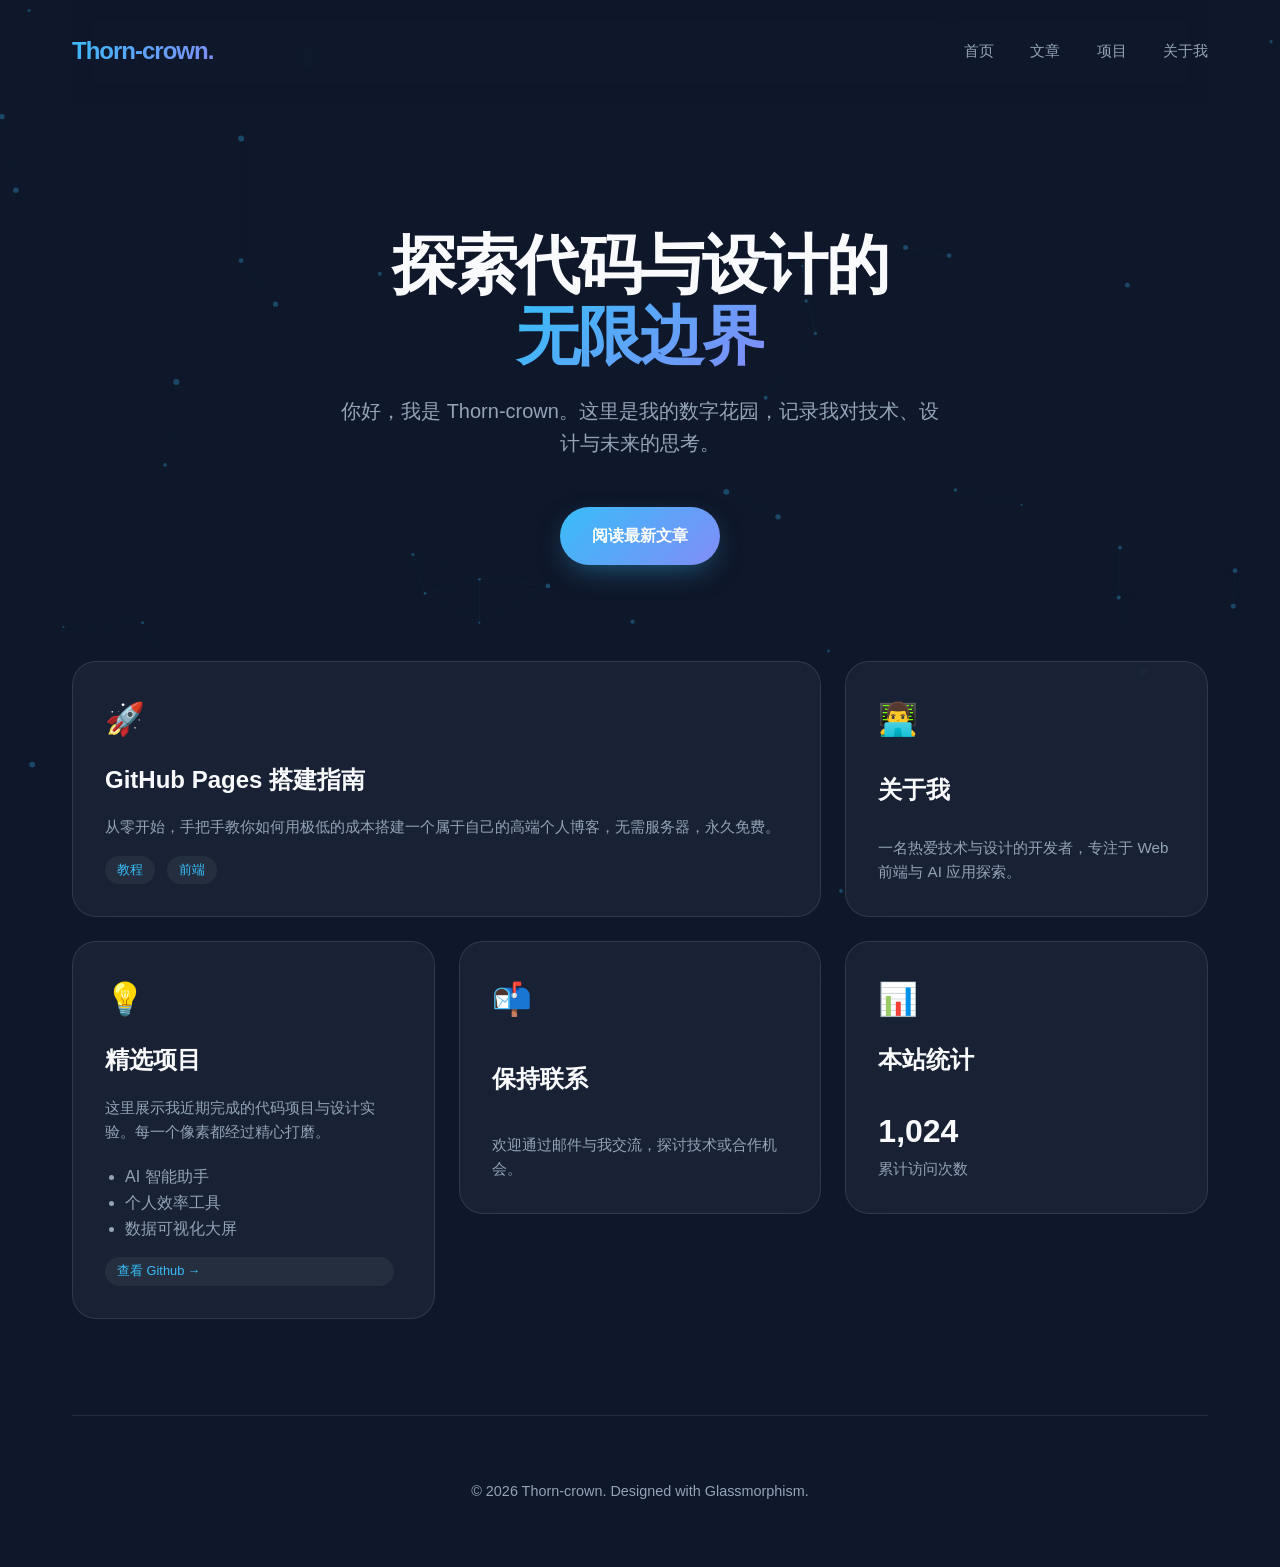
==== commit 3c4f343d: "update" ====
--- a/index.html
+++ b/index.html
@@ -26,7 +26,7 @@
             line-height: 1.6;
             overflow-x: hidden;
         }
-
+    
         /* --- 动态背景 --- */
         #canvas-bg {
             position: fixed;
@@ -35,14 +35,14 @@
             z-index: -1;
             opacity: 0.6;
         }
-
+    
         /* --- 布局容器 --- */
         .container {
             max-width: 1200px;
             margin: 0 auto;
             padding: 0 2rem;
         }
-
+    
         /* --- 导航栏 --- */
         nav {
             display: flex;
@@ -70,7 +70,7 @@
             font-size: 0.95rem;
         }
         .nav-links a:hover { color: var(--accent); }
-
+    
         /* --- Hero 区域 --- */
         .hero {
             padding: 8rem 0 6rem;
@@ -109,7 +109,7 @@
             transform: translateY(-3px);
             box-shadow: 0 20px 40px -10px var(--accent-glow);
         }
-
+    
         /* --- Bento Grid 布局 --- */
         .bento-grid {
             display: grid;
@@ -157,7 +157,7 @@
             margin-right: 0.5rem;
             margin-top: 1rem;
         }
-
+    
         /* --- 页脚 --- */
         footer {
             text-align: center;
@@ -166,7 +166,7 @@
             font-size: 0.9rem;
             border-top: 1px solid var(--card-border);
         }
-
+    
         /* --- 响应式 --- */
         @media (max-width: 768px) {
             .hero h1 { font-size: 2.5rem; }
@@ -180,11 +180,11 @@
 
     <!-- 动态粒子背景 -->
     <canvas id="canvas-bg"></canvas>
-
+    
     <div class="container">
         <!-- 导航 -->
         <nav>
-            <div class="logo">Thron-crown.</div>
+            <div class="logo">Thorn-crown.</div>
             <div class="nav-links">
                 <a href="#">首页</a>
                 <a href="#">文章</a>
@@ -192,14 +192,14 @@
                 <a href="#">关于我</a>
             </div>
         </nav>
-
+    
         <!-- 主视觉区 -->
         <section class="hero">
             <h1>探索代码与设计的<br><span>无限边界</span></h1>
-            <p>你好，我是 Thron-crown。这里是我的数字花园，记录我对技术、设计与未来的思考。</p>
+            <p>你好，我是 Thorn-crown。这里是我的数字花园，记录我对技术、设计与未来的思考。</p>
             <a href="#" class="btn">阅读最新文章</a>
         </section>
-
+    
         <!-- 内容网格 -->
         <section class="bento-grid">
             <!-- 大卡片：置顶文章 -->
@@ -214,14 +214,14 @@
                     <span class="tag">前端</span>
                 </div>
             </div>
-
+    
             <!-- 普通卡片：关于 -->
             <div class="card">
                 <span class="card-icon">👨‍💻</span>
                 <h3>关于我</h3>
                 <p>一名热爱技术与设计的开发者，专注于 Web 前端与 AI 应用探索。</p>
             </div>
-
+    
             <!-- 高卡片：项目展示 -->
             <div class="card tall">
                 <div>
@@ -236,14 +236,14 @@
                 </div>
                 <span class="tag">查看 Github →</span>
             </div>
-
+    
             <!-- 普通卡片：联系 -->
             <div class="card">
                 <span class="card-icon">📬</span>
                 <h3>保持联系</h3>
                 <p>欢迎通过邮件与我交流，探讨技术或合作机会。</p>
             </div>
-
+    
             <!-- 普通卡片：统计 -->
             <div class="card">
                 <span class="card-icon">📊</span>
@@ -252,26 +252,26 @@
                 <p>累计访问次数</p>
             </div>
         </section>
-
+    
         <footer>
-            <p>© 2026 Thron-crown. Designed with Glassmorphism.</p>
+            <p>© 2026 Thorn-crown. Designed with Glassmorphism.</p>
         </footer>
     </div>
-
+    
     <!-- 粒子特效脚本 -->
     <script>
         const canvas = document.getElementById('canvas-bg');
         const ctx = canvas.getContext('2d');
         let width, height;
         let particles = [];
-
+    
         function resize() {
             width = canvas.width = window.innerWidth;
             height = canvas.height = window.innerHeight;
         }
         window.addEventListener('resize', resize);
         resize();
-
+    
         class Particle {
             constructor() {
                 this.x = Math.random() * width;
@@ -293,9 +293,9 @@
                 ctx.fill();
             }
         }
-
+    
         for (let i = 0; i < 50; i++) particles.push(new Particle());
-
+    
         function animate() {
             ctx.clearRect(0, 0, width, height);
             particles.forEach((p, index) => {
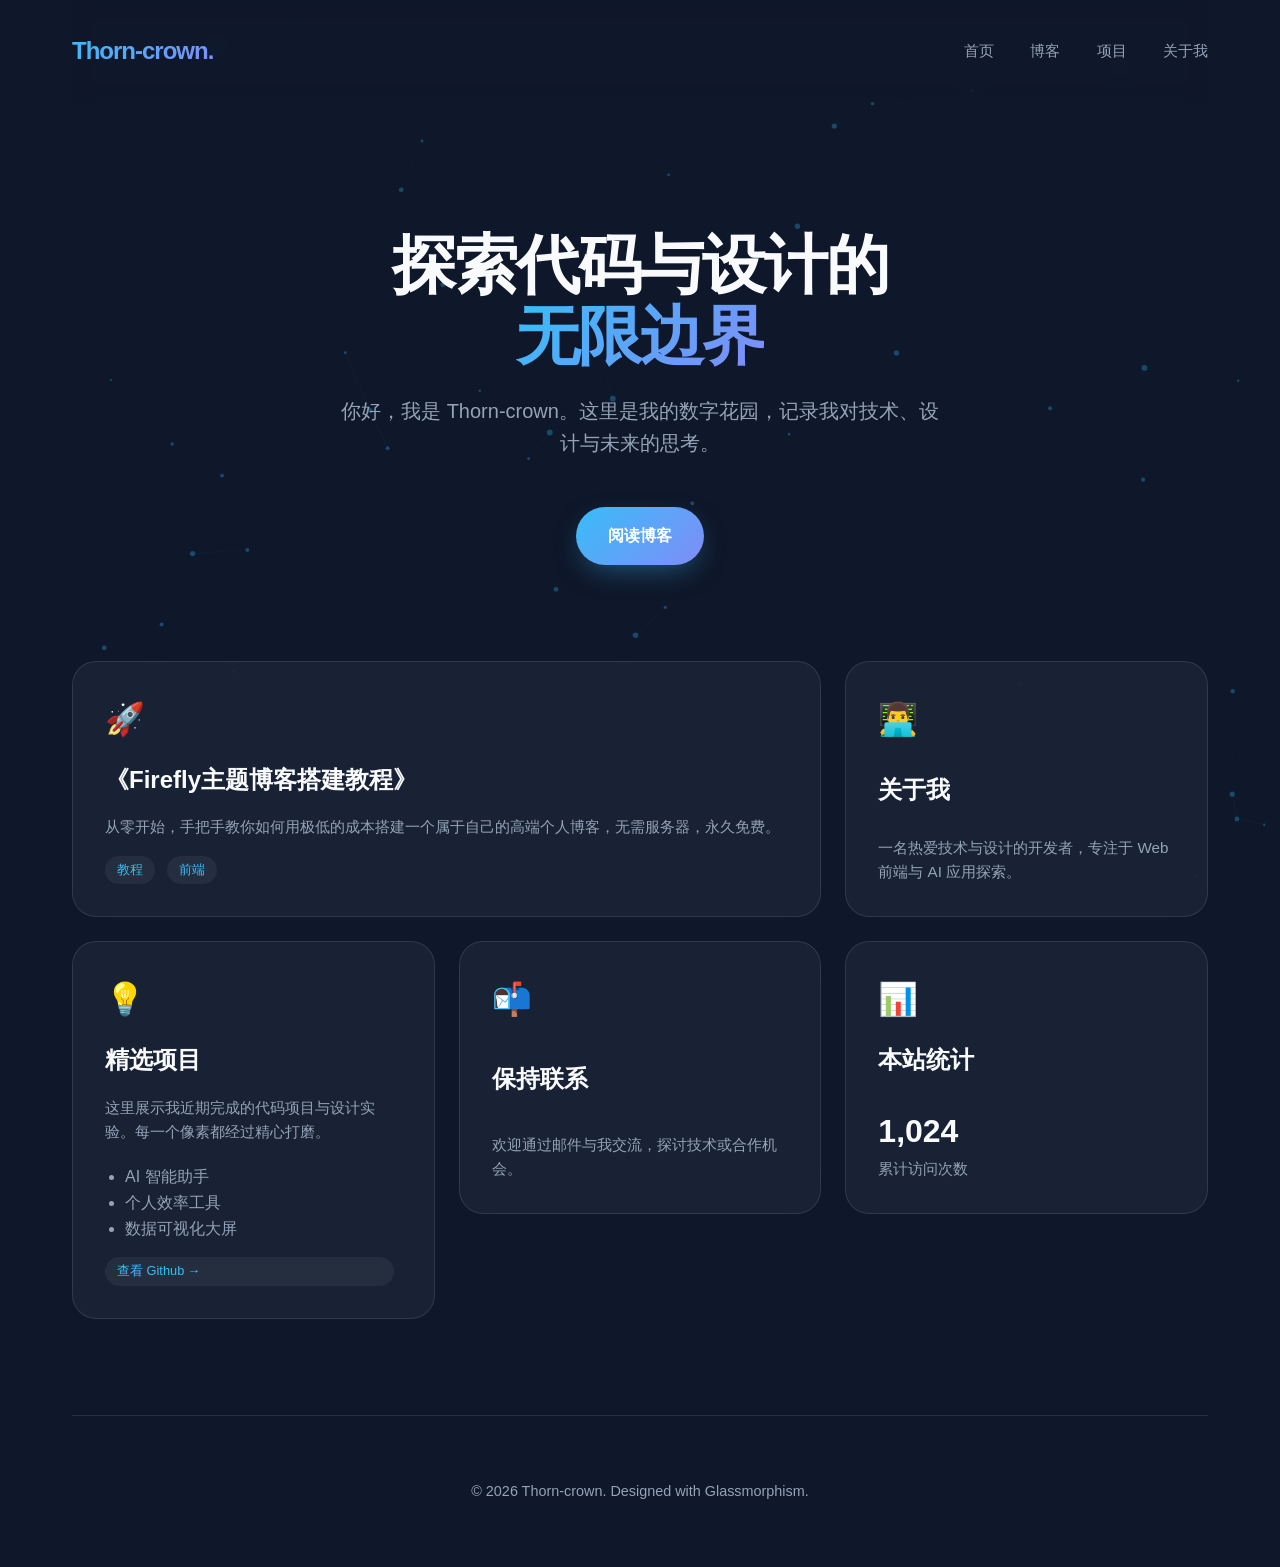
==== commit 67cbf905: "update index.html" ====
--- a/index.html
+++ b/index.html
@@ -1,323 +1,323 @@
-<!DOCTYPE html>
-<html lang="zh-CN">
-<head>
-    <meta charset="UTF-8">
-    <meta name="viewport" content="width=device-width, initial-scale=1.0">
-    <title>Thron-crown | 数字花园</title>
-    <style>
-        /* --- 核心变量与重置 --- */
-        :root {
-            --bg-color: #0f172a;
-            --card-bg: rgba(30, 41, 59, 0.7);
-            --card-border: rgba(255, 255, 255, 0.1);
-            --text-main: #f8fafc;
-            --text-muted: #94a3b8;
-            --accent: #38bdf8;
-            --accent-glow: rgba(56, 189, 248, 0.5);
-            --gradient: linear-gradient(135deg, #38bdf8 0%, #818cf8 100%);
-        }
-
-        * { margin: 0; padding: 0; box-sizing: border-box; }
-        
-        body {
-            font-family: 'Inter', -apple-system, BlinkMacSystemFont, "Segoe UI", Roboto, sans-serif;
-            background-color: var(--bg-color);
-            color: var(--text-main);
-            line-height: 1.6;
-            overflow-x: hidden;
-        }
-    
-        /* --- 动态背景 --- */
-        #canvas-bg {
-            position: fixed;
-            top: 0; left: 0;
-            width: 100%; height: 100%;
-            z-index: -1;
-            opacity: 0.6;
-        }
-    
-        /* --- 布局容器 --- */
-        .container {
-            max-width: 1200px;
-            margin: 0 auto;
-            padding: 0 2rem;
-        }
-    
-        /* --- 导航栏 --- */
-        nav {
-            display: flex;
-            justify-content: space-between;
-            align-items: center;
-            padding: 2rem 0;
-            backdrop-filter: blur(10px);
-            position: sticky;
-            top: 0;
-            z-index: 100;
-        }
-        .logo {
-            font-size: 1.5rem;
-            font-weight: 700;
-            background: var(--gradient);
-            -webkit-background-clip: text;
-            -webkit-text-fill-color: transparent;
-            letter-spacing: -1px;
-        }
-        .nav-links a {
-            color: var(--text-muted);
-            text-decoration: none;
-            margin-left: 2rem;
-            transition: color 0.3s;
-            font-size: 0.95rem;
-        }
-        .nav-links a:hover { color: var(--accent); }
-    
-        /* --- Hero 区域 --- */
-        .hero {
-            padding: 8rem 0 6rem;
-            text-align: center;
-        }
-        .hero h1 {
-            font-size: 4rem;
-            font-weight: 800;
-            margin-bottom: 1.5rem;
-            line-height: 1.1;
-            letter-spacing: -2px;
-        }
-        .hero h1 span {
-            background: var(--gradient);
-            -webkit-background-clip: text;
-            -webkit-text-fill-color: transparent;
-        }
-        .hero p {
-            font-size: 1.25rem;
-            color: var(--text-muted);
-            max-width: 600px;
-            margin: 0 auto 3rem;
-        }
-        .btn {
-            display: inline-block;
-            padding: 1rem 2rem;
-            background: var(--gradient);
-            color: white;
-            text-decoration: none;
-            border-radius: 50px;
-            font-weight: 600;
-            transition: transform 0.3s, box-shadow 0.3s;
-            box-shadow: 0 10px 30px -10px var(--accent-glow);
-        }
-        .btn:hover {
-            transform: translateY(-3px);
-            box-shadow: 0 20px 40px -10px var(--accent-glow);
-        }
-    
-        /* --- Bento Grid 布局 --- */
-        .bento-grid {
-            display: grid;
-            grid-template-columns: repeat(3, 1fr);
-            gap: 1.5rem;
-            margin-bottom: 6rem;
-        }
-        .card {
-            background: var(--card-bg);
-            border: 1px solid var(--card-border);
-            border-radius: 24px;
-            padding: 2rem;
-            backdrop-filter: blur(20px);
-            transition: all 0.4s cubic-bezier(0.175, 0.885, 0.32, 1.275);
-            display: flex;
-            flex-direction: column;
-            justify-content: space-between;
-        }
-        .card:hover {
-            transform: translateY(-10px);
-            border-color: var(--accent);
-            box-shadow: 0 20px 40px -20px rgba(0,0,0,0.5);
-        }
-        .card.large { grid-column: span 2; }
-        .card.tall { grid-row: span 2; }
-        
-        .card h3 {
-            font-size: 1.5rem;
-            margin-bottom: 1rem;
-            font-weight: 600;
-        }
-        .card p { color: var(--text-muted); font-size: 0.95rem; }
-        .card-icon {
-            font-size: 2rem;
-            margin-bottom: 1rem;
-            display: inline-block;
-        }
-        .tag {
-            display: inline-block;
-            padding: 0.25rem 0.75rem;
-            background: rgba(255,255,255,0.05);
-            border-radius: 20px;
-            font-size: 0.8rem;
-            color: var(--accent);
-            margin-right: 0.5rem;
-            margin-top: 1rem;
-        }
-    
-        /* --- 页脚 --- */
-        footer {
-            text-align: center;
-            padding: 4rem 0;
-            color: var(--text-muted);
-            font-size: 0.9rem;
-            border-top: 1px solid var(--card-border);
-        }
-    
-        /* --- 响应式 --- */
-        @media (max-width: 768px) {
-            .hero h1 { font-size: 2.5rem; }
-            .bento-grid { grid-template-columns: 1fr; }
-            .card.large, .card.tall { grid-column: span 1; grid-row: span 1; }
-            .nav-links { display: none; } /* 移动端简化隐藏菜单 */
-        }
-    </style>
-</head>
-<body>
-
-    <!-- 动态粒子背景 -->
-    <canvas id="canvas-bg"></canvas>
-    
-    <div class="container">
-        <!-- 导航 -->
-        <nav>
-            <div class="logo">Thorn-crown.</div>
-            <div class="nav-links">
-                <a href="#">首页</a>
-                <a href="#">文章</a>
-                <a href="#">项目</a>
-                <a href="#">关于我</a>
-            </div>
-        </nav>
-    
-        <!-- 主视觉区 -->
-        <section class="hero">
-            <h1>探索代码与设计的<br><span>无限边界</span></h1>
-            <p>你好，我是 Thorn-crown。这里是我的数字花园，记录我对技术、设计与未来的思考。</p>
-            <a href="#" class="btn">阅读最新文章</a>
-        </section>
-    
-        <!-- 内容网格 -->
-        <section class="bento-grid">
-            <!-- 大卡片：置顶文章 -->
-            <div class="card large">
-                <div>
-                    <span class="card-icon">🚀</span>
-                    <h3>GitHub Pages 搭建指南</h3>
-                    <p>从零开始，手把手教你如何用极低的成本搭建一个属于自己的高端个人博客，无需服务器，永久免费。</p>
-                </div>
-                <div>
-                    <span class="tag">教程</span>
-                    <span class="tag">前端</span>
-                </div>
-            </div>
-    
-            <!-- 普通卡片：关于 -->
-            <div class="card">
-                <span class="card-icon">👨‍💻</span>
-                <h3>关于我</h3>
-                <p>一名热爱技术与设计的开发者，专注于 Web 前端与 AI 应用探索。</p>
-            </div>
-    
-            <!-- 高卡片：项目展示 -->
-            <div class="card tall">
-                <div>
-                    <span class="card-icon">💡</span>
-                    <h3>精选项目</h3>
-                    <p>这里展示我近期完成的代码项目与设计实验。每一个像素都经过精心打磨。</p>
-                    <ul style="margin-top: 20px; padding-left: 20px; color: var(--text-muted);">
-                        <li>AI 智能助手</li>
-                        <li>个人效率工具</li>
-                        <li>数据可视化大屏</li>
-                    </ul>
-                </div>
-                <span class="tag">查看 Github →</span>
-            </div>
-    
-            <!-- 普通卡片：联系 -->
-            <div class="card">
-                <span class="card-icon">📬</span>
-                <h3>保持联系</h3>
-                <p>欢迎通过邮件与我交流，探讨技术或合作机会。</p>
-            </div>
-    
-            <!-- 普通卡片：统计 -->
-            <div class="card">
-                <span class="card-icon">📊</span>
-                <h3>本站统计</h3>
-                <p style="font-size: 2rem; font-weight: bold; color: var(--text-main); margin-top: 10px;">1,024</p>
-                <p>累计访问次数</p>
-            </div>
-        </section>
-    
-        <footer>
-            <p>© 2026 Thorn-crown. Designed with Glassmorphism.</p>
-        </footer>
-    </div>
-    
-    <!-- 粒子特效脚本 -->
-    <script>
-        const canvas = document.getElementById('canvas-bg');
-        const ctx = canvas.getContext('2d');
-        let width, height;
-        let particles = [];
-    
-        function resize() {
-            width = canvas.width = window.innerWidth;
-            height = canvas.height = window.innerHeight;
-        }
-        window.addEventListener('resize', resize);
-        resize();
-    
-        class Particle {
-            constructor() {
-                this.x = Math.random() * width;
-                this.y = Math.random() * height;
-                this.vx = (Math.random() - 0.5) * 0.5;
-                this.vy = (Math.random() - 0.5) * 0.5;
-                this.size = Math.random() * 2 + 1;
-            }
-            update() {
-                this.x += this.vx;
-                this.y += this.vy;
-                if (this.x < 0 || this.x > width) this.vx *= -1;
-                if (this.y < 0 || this.y > height) this.vy *= -1;
-            }
-            draw() {
-                ctx.fillStyle = 'rgba(56, 189, 248, 0.5)';
-                ctx.beginPath();
-                ctx.arc(this.x, this.y, this.size, 0, Math.PI * 2);
-                ctx.fill();
-            }
-        }
-    
-        for (let i = 0; i < 50; i++) particles.push(new Particle());
-    
-        function animate() {
-            ctx.clearRect(0, 0, width, height);
-            particles.forEach((p, index) => {
-                p.update();
-                p.draw();
-                // 连线逻辑
-                for (let j = index + 1; j < particles.length; j++) {
-                    const p2 = particles[j];
-                    const dist = Math.hypot(p.x - p2.x, p.y - p2.y);
-                    if (dist < 150) {
-                        ctx.strokeStyle = `rgba(56, 189, 248, ${0.1 - dist/1500})`;
-                        ctx.lineWidth = 1;
-                        ctx.beginPath();
-                        ctx.moveTo(p.x, p.y);
-                        ctx.lineTo(p2.x, p2.y);
-                        ctx.stroke();
-                    }
-                }
-            });
-            requestAnimationFrame(animate);
-        }
-        animate();
-    </script>
-</body>
+<!DOCTYPE html>
+<html lang="zh-CN">
+<head>
+    <meta charset="UTF-8">
+    <meta name="viewport" content="width=device-width, initial-scale=1.0">
+    <title>Thron-crown | 数字花园</title>
+    <style>
+        /* --- 核心变量与重置 --- */
+        :root {
+            --bg-color: #0f172a;
+            --card-bg: rgba(30, 41, 59, 0.7);
+            --card-border: rgba(255, 255, 255, 0.1);
+            --text-main: #f8fafc;
+            --text-muted: #94a3b8;
+            --accent: #38bdf8;
+            --accent-glow: rgba(56, 189, 248, 0.5);
+            --gradient: linear-gradient(135deg, #38bdf8 0%, #818cf8 100%);
+        }
+
+        * { margin: 0; padding: 0; box-sizing: border-box; }
+        
+        body {
+            font-family: 'Inter', -apple-system, BlinkMacSystemFont, "Segoe UI", Roboto, sans-serif;
+            background-color: var(--bg-color);
+            color: var(--text-main);
+            line-height: 1.6;
+            overflow-x: hidden;
+        }
+    
+        /* --- 动态背景 --- */
+        #canvas-bg {
+            position: fixed;
+            top: 0; left: 0;
+            width: 100%; height: 100%;
+            z-index: -1;
+            opacity: 0.6;
+        }
+    
+        /* --- 布局容器 --- */
+        .container {
+            max-width: 1200px;
+            margin: 0 auto;
+            padding: 0 2rem;
+        }
+    
+        /* --- 导航栏 --- */
+        nav {
+            display: flex;
+            justify-content: space-between;
+            align-items: center;
+            padding: 2rem 0;
+            backdrop-filter: blur(10px);
+            position: sticky;
+            top: 0;
+            z-index: 100;
+        }
+        .logo {
+            font-size: 1.5rem;
+            font-weight: 700;
+            background: var(--gradient);
+            -webkit-background-clip: text;
+            -webkit-text-fill-color: transparent;
+            letter-spacing: -1px;
+        }
+        .nav-links a {
+            color: var(--text-muted);
+            text-decoration: none;
+            margin-left: 2rem;
+            transition: color 0.3s;
+            font-size: 0.95rem;
+        }
+        .nav-links a:hover { color: var(--accent); }
+    
+        /* --- Hero 区域 --- */
+        .hero {
+            padding: 8rem 0 6rem;
+            text-align: center;
+        }
+        .hero h1 {
+            font-size: 4rem;
+            font-weight: 800;
+            margin-bottom: 1.5rem;
+            line-height: 1.1;
+            letter-spacing: -2px;
+        }
+        .hero h1 span {
+            background: var(--gradient);
+            -webkit-background-clip: text;
+            -webkit-text-fill-color: transparent;
+        }
+        .hero p {
+            font-size: 1.25rem;
+            color: var(--text-muted);
+            max-width: 600px;
+            margin: 0 auto 3rem;
+        }
+        .btn {
+            display: inline-block;
+            padding: 1rem 2rem;
+            background: var(--gradient);
+            color: white;
+            text-decoration: none;
+            border-radius: 50px;
+            font-weight: 600;
+            transition: transform 0.3s, box-shadow 0.3s;
+            box-shadow: 0 10px 30px -10px var(--accent-glow);
+        }
+        .btn:hover {
+            transform: translateY(-3px);
+            box-shadow: 0 20px 40px -10px var(--accent-glow);
+        }
+    
+        /* --- Bento Grid 布局 --- */
+        .bento-grid {
+            display: grid;
+            grid-template-columns: repeat(3, 1fr);
+            gap: 1.5rem;
+            margin-bottom: 6rem;
+        }
+        .card {
+            background: var(--card-bg);
+            border: 1px solid var(--card-border);
+            border-radius: 24px;
+            padding: 2rem;
+            backdrop-filter: blur(20px);
+            transition: all 0.4s cubic-bezier(0.175, 0.885, 0.32, 1.275);
+            display: flex;
+            flex-direction: column;
+            justify-content: space-between;
+        }
+        .card:hover {
+            transform: translateY(-10px);
+            border-color: var(--accent);
+            box-shadow: 0 20px 40px -20px rgba(0,0,0,0.5);
+        }
+        .card.large { grid-column: span 2; }
+        .card.tall { grid-row: span 2; }
+        
+        .card h3 {
+            font-size: 1.5rem;
+            margin-bottom: 1rem;
+            font-weight: 600;
+        }
+        .card p { color: var(--text-muted); font-size: 0.95rem; }
+        .card-icon {
+            font-size: 2rem;
+            margin-bottom: 1rem;
+            display: inline-block;
+        }
+        .tag {
+            display: inline-block;
+            padding: 0.25rem 0.75rem;
+            background: rgba(255,255,255,0.05);
+            border-radius: 20px;
+            font-size: 0.8rem;
+            color: var(--accent);
+            margin-right: 0.5rem;
+            margin-top: 1rem;
+        }
+    
+        /* --- 页脚 --- */
+        footer {
+            text-align: center;
+            padding: 4rem 0;
+            color: var(--text-muted);
+            font-size: 0.9rem;
+            border-top: 1px solid var(--card-border);
+        }
+    
+        /* --- 响应式 --- */
+        @media (max-width: 768px) {
+            .hero h1 { font-size: 2.5rem; }
+            .bento-grid { grid-template-columns: 1fr; }
+            .card.large, .card.tall { grid-column: span 1; grid-row: span 1; }
+            .nav-links { display: none; } /* 移动端简化隐藏菜单 */
+        }
+    </style>
+</head>
+<body>
+
+    <!-- 动态粒子背景 -->
+    <canvas id="canvas-bg"></canvas>
+    
+    <div class="container">
+        <!-- 导航 -->
+        <nav>
+            <div class="logo">Thorn-crown.</div>
+            <div class="nav-links">
+                <a href="#">首页</a>
+                <a href="https://thorn-crown.github.io/blog/">博客</a>
+                <a href="#">项目</a>
+                <a href="#">关于我</a>
+            </div>
+        </nav>
+    
+        <!-- 主视觉区 -->
+        <section class="hero">
+            <h1>探索代码与设计的<br><span>无限边界</span></h1>
+            <p>你好，我是 Thorn-crown。这里是我的数字花园，记录我对技术、设计与未来的思考。</p>
+            <a href="https://thorn-crown.github.io/blog/" class="btn">阅读博客</a>
+        </section>
+    
+        <!-- 内容网格 -->
+        <section class="bento-grid">
+            <!-- 大卡片：搭建教程 -->
+            <a class="card large" href="https://www.yuque.com/g/shijianxianxian/bt2p3q/zo0itg8dtgklewsl/collaborator/join?token=5ZxnV48loNh9esuQ&amp;source=doc_collaborator" target="_blank" rel="noopener" style="text-decoration:none;color:inherit;">
+                <div>
+                    <span class="card-icon">🚀</span>
+                    <h3>《Firefly主题博客搭建教程》</h3>
+                    <p>从零开始，手把手教你如何用极低的成本搭建一个属于自己的高端个人博客，无需服务器，永久免费。</p>
+                </div>
+                <div>
+                    <span class="tag">教程</span>
+                    <span class="tag">前端</span>
+                </div>
+            </a>
+    
+            <!-- 普通卡片：关于 -->
+            <div class="card">
+                <span class="card-icon">👨‍💻</span>
+                <h3>关于我</h3>
+                <p>一名热爱技术与设计的开发者，专注于 Web 前端与 AI 应用探索。</p>
+            </div>
+    
+            <!-- 高卡片：项目展示 -->
+            <div class="card tall">
+                <div>
+                    <span class="card-icon">💡</span>
+                    <h3>精选项目</h3>
+                    <p>这里展示我近期完成的代码项目与设计实验。每一个像素都经过精心打磨。</p>
+                    <ul style="margin-top: 20px; padding-left: 20px; color: var(--text-muted);">
+                        <li>AI 智能助手</li>
+                        <li>个人效率工具</li>
+                        <li>数据可视化大屏</li>
+                    </ul>
+                </div>
+                <span class="tag">查看 Github →</span>
+            </div>
+    
+            <!-- 普通卡片：联系 -->
+            <div class="card">
+                <span class="card-icon">📬</span>
+                <h3>保持联系</h3>
+                <p>欢迎通过邮件与我交流，探讨技术或合作机会。</p>
+            </div>
+    
+            <!-- 普通卡片：统计 -->
+            <div class="card">
+                <span class="card-icon">📊</span>
+                <h3>本站统计</h3>
+                <p style="font-size: 2rem; font-weight: bold; color: var(--text-main); margin-top: 10px;">1,024</p>
+                <p>累计访问次数</p>
+            </div>
+        </section>
+    
+        <footer>
+            <p>© 2026 Thorn-crown. Designed with Glassmorphism.</p>
+        </footer>
+    </div>
+    
+    <!-- 粒子特效脚本 -->
+    <script>
+        const canvas = document.getElementById('canvas-bg');
+        const ctx = canvas.getContext('2d');
+        let width, height;
+        let particles = [];
+    
+        function resize() {
+            width = canvas.width = window.innerWidth;
+            height = canvas.height = window.innerHeight;
+        }
+        window.addEventListener('resize', resize);
+        resize();
+    
+        class Particle {
+            constructor() {
+                this.x = Math.random() * width;
+                this.y = Math.random() * height;
+                this.vx = (Math.random() - 0.5) * 0.5;
+                this.vy = (Math.random() - 0.5) * 0.5;
+                this.size = Math.random() * 2 + 1;
+            }
+            update() {
+                this.x += this.vx;
+                this.y += this.vy;
+                if (this.x < 0 || this.x > width) this.vx *= -1;
+                if (this.y < 0 || this.y > height) this.vy *= -1;
+            }
+            draw() {
+                ctx.fillStyle = 'rgba(56, 189, 248, 0.5)';
+                ctx.beginPath();
+                ctx.arc(this.x, this.y, this.size, 0, Math.PI * 2);
+                ctx.fill();
+            }
+        }
+    
+        for (let i = 0; i < 50; i++) particles.push(new Particle());
+    
+        function animate() {
+            ctx.clearRect(0, 0, width, height);
+            particles.forEach((p, index) => {
+                p.update();
+                p.draw();
+                // 连线逻辑
+                for (let j = index + 1; j < particles.length; j++) {
+                    const p2 = particles[j];
+                    const dist = Math.hypot(p.x - p2.x, p.y - p2.y);
+                    if (dist < 150) {
+                        ctx.strokeStyle = `rgba(56, 189, 248, ${0.1 - dist/1500})`;
+                        ctx.lineWidth = 1;
+                        ctx.beginPath();
+                        ctx.moveTo(p.x, p.y);
+                        ctx.lineTo(p2.x, p2.y);
+                        ctx.stroke();
+                    }
+                }
+            });
+            requestAnimationFrame(animate);
+        }
+        animate();
+    </script>
+</body>
 </html>
